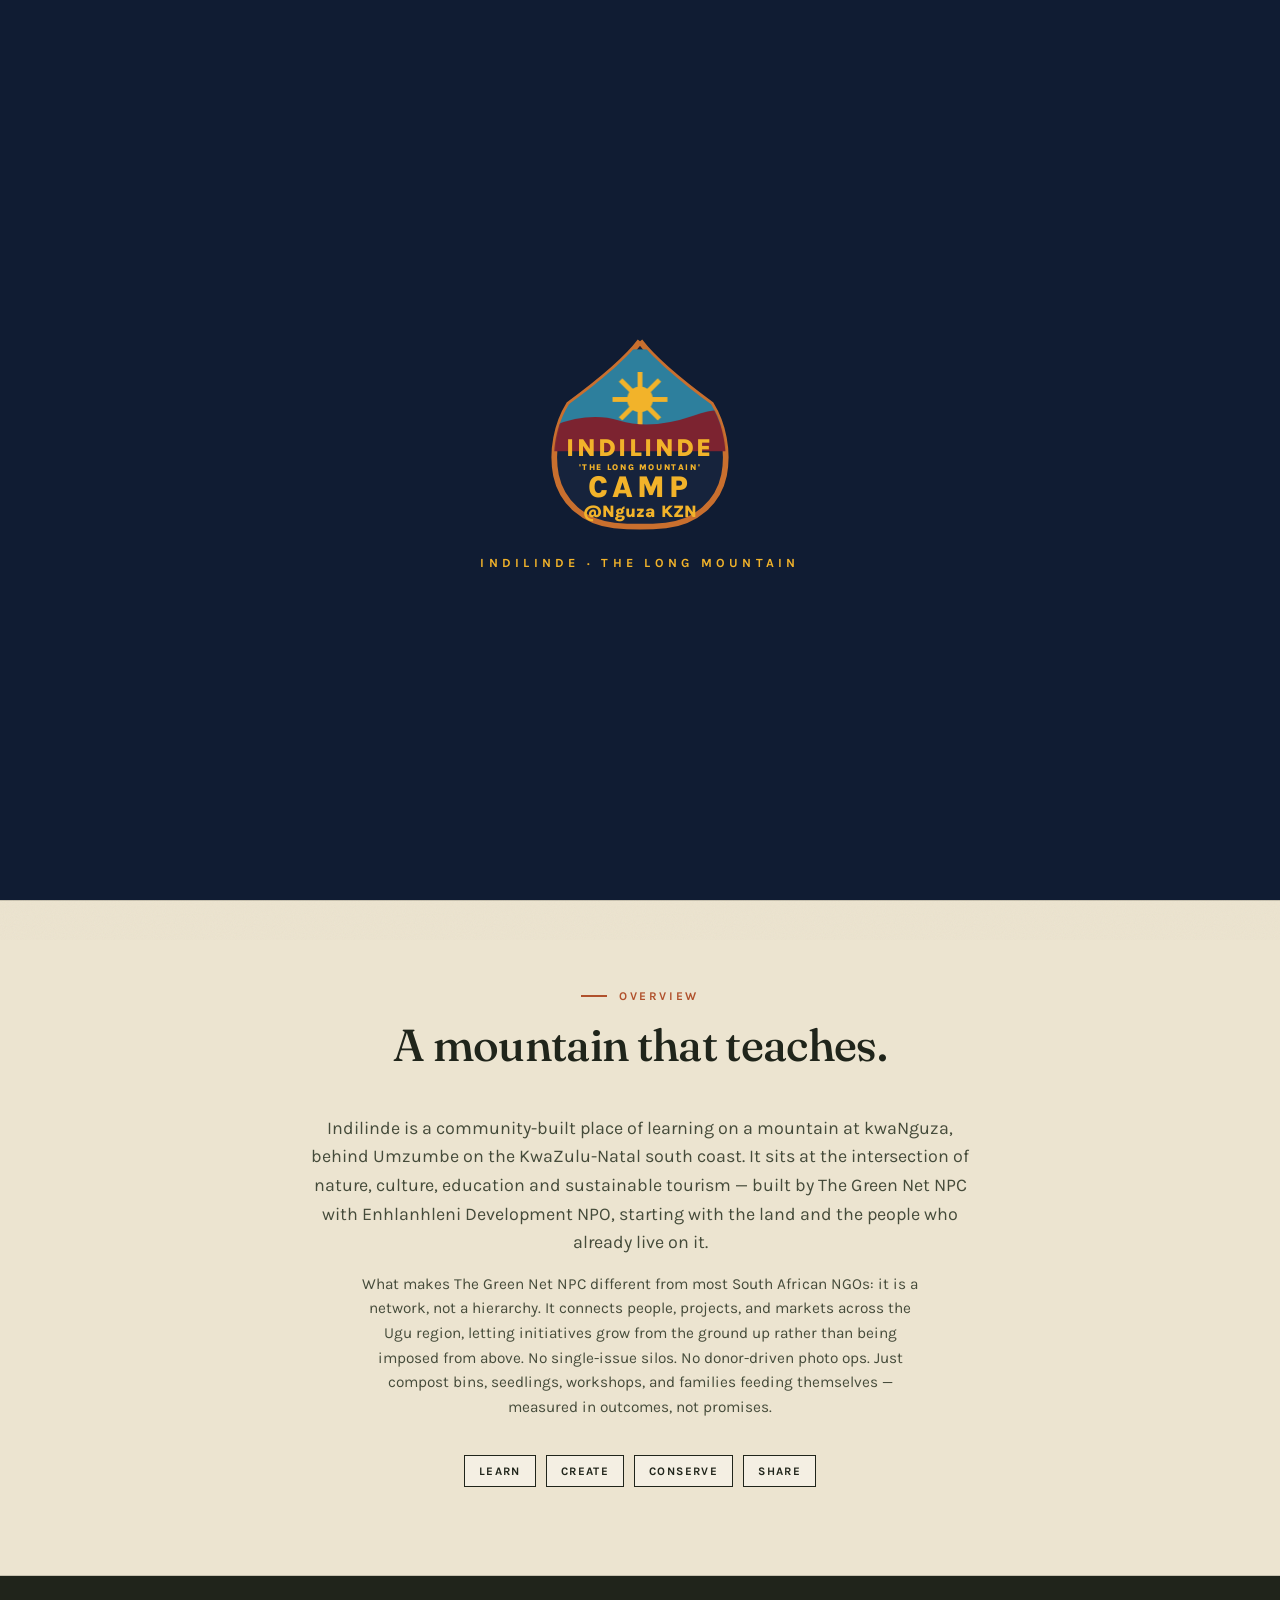
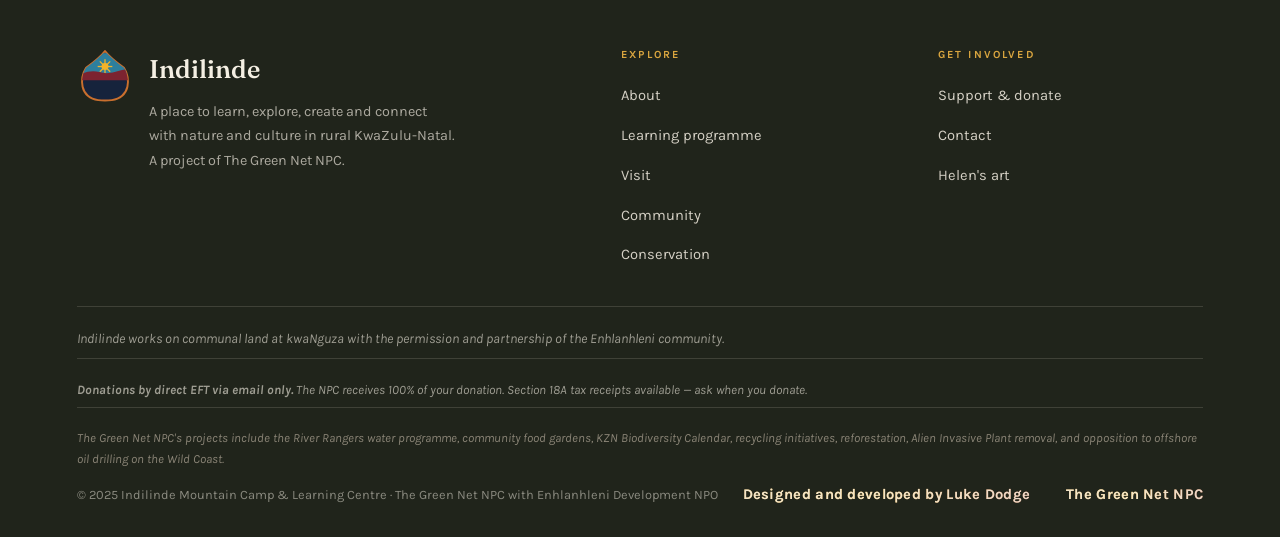
==== index.html @ e4cc4734 "Initial commit: Indilinde multi-page site with projects timeline and gallery" ====
<!DOCTYPE html>
<html lang="en">
<head>
<meta charset="UTF-8">
<meta name="viewport" content="width=device-width, initial-scale=1.0, viewport-fit=cover">
<title>Indilinde Mountain Camp & Learning Centre — kwaNguza, KwaZulu-Natal</title>
<meta name="description" content="A community-built place of learning on a mountain at kwaNguza, Umzumbe, KwaZulu-Natal. A project of The Green Net NPC with Enhlanhleni Development NPO.">
<meta name="referrer" content="strict-origin-when-cross-origin">
<meta name="theme-color" content="#f4efe3">
<meta property="og:title" content="Indilinde Mountain Camp & Learning Centre — kwaNguza, KwaZulu-Natal">
<meta property="og:description" content="A community-built place of learning on a mountain at kwaNguza, Umzumbe, KwaZulu-Natal.">
<meta property="og:type" content="website">
<meta property="og:url" content="https://indilinde.org.za/">
<meta property="og:image" content="https://indilinde.org.za/images/og-image.jpg">
<link rel="icon" href="data:image/svg+xml,%3Csvg xmlns='http://www.w3.org/2000/svg' viewBox='0 0 64 64'%3E%3Crect width='64' height='64' rx='12' fill='%2316233c'/%3E%3Ccircle cx='32' cy='26' r='9' fill='%23f2b32a'/%3E%3Cpath d='M8 44q12 -8 24 -2t24 2v12H8z' fill='%237c2330'/%3E%3Cpath d='M6 34 L32 8 58 34' fill='none' stroke='%23c96f2e' stroke-width='4'/%3E%3C/svg%3E">
<link rel="preconnect" href="https://fonts.googleapis.com">
<link rel="preconnect" href="https://fonts.gstatic.com" crossorigin>
<link href="https://fonts.googleapis.com/css2?family=Fraunces:ital,opsz,wght@0,9..144,300..700;1,9..144,300..700&family=Karla:ital,wght@0,200..800;1,200..800&display=swap" rel="stylesheet">
<link rel="stylesheet" href="css/main.css">
<script type="application/ld+json">
{
  "@context": "https://schema.org",
  "@type": "Organization",
  "name": "Indilinde Mountain Camp & Learning Centre",
  "description": "A community-built place of learning on a mountain at kwaNguza, Umzumbe, KwaZulu-Natal.",
  "url": "https://indilinde.org.za/",
  "address": {
    "@type": "PostalAddress",
    "addressLocality": "Umzumbe",
    "addressRegion": "KwaZulu-Natal",
    "addressCountry": "ZA"
  }
}
</script>
</head>
<body data-page="home">

<div class="loader" id="loader" role="status" aria-label="Loading Indilinde">
  <div class="loader-inner">
    <svg class="loader-logo" viewBox="0 0 260 260" aria-hidden="true"><use href="#logoMark"/></svg>
    <p class="loader-word">Indilinde &middot; The Long Mountain</p>
  </div>
</div>

<a class="skip" href="#main" id="skipLink">Skip to content</a>
<div class="grain" aria-hidden="true"></div>

<svg class="sprite" aria-hidden="true" xmlns="http://www.w3.org/2000/svg"><defs>
<clipPath id="lgClip"><path d="M130 14 C112 38 72 70 42 92 C27 116 20 150 26 180 C33 213 60 238 98 242 C119 244 141 244 162 242 C200 238 227 213 234 180 C240 150 233 116 218 92 C188 70 148 38 130 14 Z"/></clipPath>
<symbol id="logoMark" viewBox="0 0 260 260"><path class="lg-shape" d="M130 14 C112 38 72 70 42 92 C27 116 20 150 26 180 C33 213 60 238 98 242 C119 244 141 244 162 242 C200 238 227 213 234 180 C240 150 233 116 218 92 C188 70 148 38 130 14 Z"/><g clip-path="url(#lgClip)"><rect x="14" y="24" width="232" height="96" fill="#2d7f9d"/><g transform="translate(130 86)"><g class="lg-sun"><g class="lg-rays" fill="#f2b32a"><rect x="-3" y="-34" width="6" height="68"/><rect x="-3" y="-34" width="6" height="68" transform="rotate(45)"/><rect x="-3" y="-34" width="6" height="68" transform="rotate(90)"/><rect x="-3" y="-34" width="6" height="68" transform="rotate(135)"/></g><circle r="16" fill="#f2b32a"/></g></g><path d="M14 122 Q64 100 104 112 T196 106 T246 118 L246 150 14 150 Z" fill="#7c2330"/></g><text class="lg-txt lg-t1" x="130" y="156">INDILINDE</text><text class="lg-txt lg-t2" x="130" y="173">'THE LONG MOUNTAIN'</text><text class="lg-txt lg-t3" x="130" y="207">CAMP</text><text class="lg-txt lg-t4" x="130" y="231">@Nguza KZN</text></symbol>
<symbol id="logoMini" viewBox="0 0 260 260"><path d="M130 14 C112 38 72 70 42 92 C27 116 20 150 26 180 C33 213 60 238 98 242 C119 244 141 244 162 242 C200 238 227 213 234 180 C240 150 233 116 218 92 C188 70 148 38 130 14 Z" fill="#16233c" stroke="#c96f2e" stroke-width="9" stroke-linejoin="round"/><g clip-path="url(#lgClip)"><rect x="14" y="24" width="232" height="96" fill="#2d7f9d"/><g transform="translate(130 86)"><g fill="#f2b32a"><rect x="-3" y="-34" width="6" height="68"/><rect x="-3" y="-34" width="6" height="68" transform="rotate(45)"/><rect x="-3" y="-34" width="6" height="68" transform="rotate(90)"/><rect x="-3" y="-34" width="6" height="68" transform="rotate(135)"/></g><circle r="16" fill="#f2b32a"/></g><path d="M14 122 Q64 100 104 112 T196 106 T246 118 L246 150 14 150 Z" fill="#7c2330"/></g></symbol>
<symbol id="i-menu" viewBox="0 0 24 24"><path d="M3 6h18M3 12h18M3 18h18"/></symbol>
<symbol id="i-x" viewBox="0 0 24 24"><path d="M5 5l14 14M19 5L5 19"/></symbol>
<symbol id="i-plus" viewBox="0 0 24 24"><path d="M12 5v14M5 12h14"/></symbol>
<symbol id="i-minus" viewBox="0 0 24 24"><path d="M5 12h14"/></symbol>
<symbol id="i-reset" viewBox="0 0 24 24"><path d="M3 12a9 9 0 1 0 2.6-6.4L3 8"/><path d="M3 3v5h5"/></symbol>
<symbol id="i-sun" viewBox="0 0 24 24"><circle cx="12" cy="12" r="4"/><path d="M12 2v2M12 20v2M2 12h2M20 12h2M4.9 4.9l1.4 1.4M17.7 17.7l1.4 1.4M19.1 4.9l-1.4 1.4M6.3 17.7l-1.4 1.4"/></symbol>
<symbol id="i-flag" viewBox="0 0 24 24"><path d="M5 21V4"/><path d="M5 4h11l-2.5 3.5L16 11H5"/></symbol>
<symbol id="i-out" viewBox="0 0 24 24"><path d="M7 17L17 7M8 7h9v9"/></symbol>
<symbol id="i-mail" viewBox="0 0 24 24"><rect x="3" y="5" width="18" height="14"/><path d="M3 7l9 6 9-6"/></symbol>
<symbol id="i-phone" viewBox="0 0 24 24"><path d="M6 3h3l1.5 4.5-2 1.5a12.5 12.5 0 0 0 6.5 6.5l1.5-2L21 15v3a2 2 0 0 1-2.2 2A17 17 0 0 1 4 6.2 2 2 0 0 1 6 4z"/></symbol>
<symbol id="i-ext" viewBox="0 0 24 24"><path d="M14 4h6v6M20 4L10 14"/><path d="M18 13v7H4V6h7"/></symbol>
<symbol id="i-pin" viewBox="0 0 24 24"><path d="M12 21s-7-6-7-11a7 7 0 0 1 14 0c0 5-7 11-7 11z"/><circle cx="12" cy="10" r="2.5"/></symbol>
<symbol id="i-copy" viewBox="0 0 24 24"><rect x="9" y="9" width="11" height="11"/><path d="M5 15V4h11"/></symbol>
<symbol id="i-check" viewBox="0 0 24 24"><path d="M4 12l5 5L20 7"/></symbol>
<symbol id="i-cap" viewBox="0 0 24 24"><path d="M2 9l10-4 10 4-10 4z"/><path d="M6 11v4c0 1.5 2.7 3 6 3s6-1.5 6-3v-4"/><path d="M22 9v5"/></symbol>
<symbol id="i-hammer" viewBox="0 0 24 24"><path d="M14 5l6 6"/><path d="M15.5 2.5L21.5 8.5 19 11l-6-6z"/><path d="M12 8L3 17l2 2 9-9"/></symbol>
<symbol id="i-users" viewBox="0 0 24 24"><circle cx="9" cy="8" r="3.5"/><path d="M2.5 20c0-3.6 2.9-6 6.5-6s6.5 2.4 6.5 6"/><path d="M16 3.6a3.5 3.5 0 0 1 0 6.8M17.5 14.4c2.4.7 4 2.7 4 5.6"/></symbol>
<symbol id="i-leaf" viewBox="0 0 24 24"><path d="M20 4C11 4 4 11 4 20c9 0 16-7 16-16z"/><path d="M6 18C9 13 13 9 18 6"/></symbol>
<symbol id="i-tent" viewBox="0 0 24 24"><path d="M12 4L2 20h20L12 4z"/><path d="M12 12l-4.5 8h9L12 12z"/></symbol>
<symbol id="i-sprout" viewBox="0 0 24 24"><path d="M12 21v-7"/><path d="M12 14c0-4 3-7 8-7 0 4-3 7-8 7z"/><path d="M12 14c0-3-2.5-5-6-5 0 3 2.5 5 6 5z"/></symbol>
<symbol id="i-bird" viewBox="0 0 24 24"><path d="M3 7c4 3 7 3 9 1 1 4-1 8-5 10 0-3-2-5-4-6 3 0 5-1 6-2-2 0-4-1-6-3z"/></symbol>
<symbol id="i-tax" viewBox="0 0 24 24"><rect x="4" y="3" width="16" height="18"/><path d="M8 8h8M8 12h8M8 16h5"/></symbol>
<symbol id="i-send" viewBox="0 0 24 24"><path d="M22 2L11 13"/><path d="M22 2l-7 20-4-9-9-4z"/></symbol>
<g id="cloudG"><ellipse cx="0" cy="0" rx="36" ry="12" fill="#fff" opacity=".95"/><ellipse cx="-22" cy="4" rx="20" ry="9" fill="#fff" opacity=".9"/><ellipse cx="20" cy="3" rx="25" ry="10" fill="#fff" opacity=".9"/></g>
<g id="birdG"><path d="M-6 0q3 -5 6 0q3 -5 6 0" stroke="#2a2f24" fill="none" stroke-width="1.6" stroke-linecap="round"/></g>
<g id="treeR"><path d="M-1.5 0h3l-1 -12h-1z" class="c-trunk"/><circle cx="0" cy="-17" r="8" class="c-fol2"/><circle cx="-5" cy="-13" r="5" class="c-fol3"/></g>
<g id="treeA"><path d="M-2 0L-.5 -13h1L2 0z" class="c-trunk"/><path d="M0 -13l-8 -4M0 -13l8 -4M0 -13v-6" class="c-trunk" fill="none" stroke-width="1.4"/><ellipse cx="0" cy="-22" rx="16" ry="4.6" class="c-fol2"/><ellipse cx="0" cy="-19" rx="11" ry="3.4" class="c-fol3"/></g>
<g id="aloe"><path d="M-4 0l4 -9 4 9z" fill="#40795d"/><path d="M-.8 -9v-5h1.6v5z" fill="#5f8f5a"/><circle cx="0" cy="-15.5" r="2" fill="#c2571f"/></g>
<g id="maize"><path d="M0 0L-2 -7 0 -11 2 -7z" class="c-fol3"/></g>
<g id="person"><circle cx="0" cy="-30" r="5.2" fill="#8a5a3b"/><path d="M-5.2 -30a5.2 5.2 0 0 1 10.4 0" fill="#1d150e"/><rect x="-4" y="-25" width="8" height="16" rx="3" fill="currentColor"/><rect x="-3.6" y="-9" width="2.8" height="9" fill="#39414f"/><rect x=".8" y="-9" width="2.8" height="9" fill="#39414f"/></g>
<g id="personB"><use href="#person" transform="rotate(38 0 -4)"/></g>
<g id="rondavel"><rect x="-13" y="-15" width="26" height="15" fill="#d8c096"/><path d="M-17 -14L0 -33 17 -14z" fill="#a67c3e"/><rect x="-3" y="-8" width="6" height="8" fill="#3a2c1c"/></g>
<g id="beehive"><path d="M-11 0a11 11 0 0 1 22 0z" fill="#b0914f"/><path d="M-6 -8.5a6 6 0 0 1 12 0" fill="#a67c3e" opacity=".5"/><rect x="-2.6" y="-5.5" width="5.2" height="5.5" fill="#3a2c1c"/></g>
<g id="tentS"><path d="M-11 0L0 -14 11 0z" fill="#55704d"/><path d="M-4 0L0 -7 4 0z" fill="#2f3f2b"/></g>
<g id="solarP"><path d="M-8 -7L8 -7 5 3 -5 3z" fill="#24344f" stroke="#9aa3a8" stroke-width=".9"/><path d="M-4 -2h9M-6 -4.5h12" stroke="#3d5a80" stroke-width=".8"/><path d="M-4 3v4M4 3v4" stroke="#6d675c" stroke-width="1.3"/></g>
<g id="tankS"><rect x="-6" y="-15" width="12" height="10" rx="1" fill="#9aa3a8"/><path d="M-6 -15l6 -3 6 3z" fill="#7d868b"/><path d="M-4.5 -5l-1.5 5M4.5 -5l1.5 5M0 -5v5" stroke="#6d675c" stroke-width="1.3"/></g>
<g id="bakkieS"><rect x="-16" y="-8" width="17" height="8" fill="#3c5a31"/><rect x="-16" y="-9.4" width="17" height="1.6" fill="#2c4425"/><path d="M2 -10h7l5 5v5H2z" fill="#3c5a31"/><path d="M4 -9h4.4l3.2 4H4z" fill="#45565f"/><rect x="14" y="-6" width="7" height="6" fill="#3c5a31"/><circle cx="-9" cy="0" r="3.6" fill="#191b1d"/><circle cx="-9" cy="0" r="1.4" fill="#8d9298"/><circle cx="12" cy="0" r="3.6" fill="#191b1d"/><circle cx="12" cy="0" r="1.4" fill="#8d9298"/></g>
<g id="tractorS"><circle cx="-8" cy="-4.5" r="6" fill="#191b1d"/><circle cx="-8" cy="-4.5" r="2.6" fill="#d9a53f"/><circle cx="10" cy="-2.6" r="3.6" fill="#191b1d"/><circle cx="10" cy="-2.6" r="1.4" fill="#8d9298"/><rect x="-6" y="-10" width="11" height="6" fill="#3c5a31"/><rect x="-6" y="-13" width="3" height="4" fill="#23282c"/><rect x="3.6" y="-13.6" width="1.6" height="4.4" fill="#23282c"/><rect x="5" y="-7.6" width="8" height="4.4" fill="#3c5a31"/></g>
<g id="trailerS"><rect x="-9" y="-9" width="18" height="6" fill="#4a4f46"/><rect x="-9" y="-3.4" width="18" height="2" fill="#23282c"/><rect x="-7" y="-12" width="5" height="3" fill="#4a7031"/><rect x="-1" y="-13" width="5" height="4" fill="#4a7031"/><rect x="4.4" y="-11.6" width="4" height="2.6" fill="#4a7031"/><circle cx="-5" cy="0" r="2.6" fill="#191b1d"/><circle cx="5" cy="0" r="2.6" fill="#191b1d"/></g>
<g id="planboardS"><path d="M-7 0L-4 -18M7 0L4 -18" stroke="#6b4a2f" stroke-width="1.6"/><rect x="-12" y="-30" width="24" height="13" fill="#f6f1e2" stroke="#6b4a2f" stroke-width="1" transform="rotate(-4)"/><path d="M-7 -20h14M-7 -22.5h9" stroke="#b0512c" stroke-width=".9" transform="rotate(-4)"/><circle cx="-3" cy="-26" r="1.6" fill="none" stroke="#2f3a2c" stroke-width=".8"/><circle cx="3" cy="-25" r="1.6" fill="none" stroke="#2f3a2c" stroke-width=".8"/></g>
<g id="shelterS"><path d="M-14 -13L0 -21 14 -13z" fill="#a67c3e"/><rect x="-12" y="-13" width="2.4" height="13" fill="#6b4a2f"/><rect x="9.6" y="-13" width="2.4" height="13" fill="#6b4a2f"/><rect x="-12" y="-1.6" width="24" height="1.6" fill="#8a6b43"/></g>
<g id="rotorS"><rect x="-1" y="-9" width="2" height="9" fill="#d8d3c0"/><rect x="-1" y="-9" width="2" height="9" fill="#d8d3c0" transform="rotate(90)"/><rect x="-1" y="-9" width="2" height="9" fill="#d8d3c0" transform="rotate(180)"/><rect x="-1" y="-9" width="2" height="9" fill="#d8d3c0" transform="rotate(270)"/><circle r="1.6" fill="#7d868b"/></g>
<g id="signS"><rect x="-1.4" y="-16" width="2.8" height="16" fill="#6b4a2f"/><rect x="-7" y="-19" width="16" height="6" fill="#8a6b43" transform="rotate(-4)"/></g>
<g id="ablutionS"><rect x="-11" y="-12" width="22" height="12" fill="#b7b1a2"/><rect x="-12" y="-13.6" width="24" height="2.6" fill="#6d675c"/><rect x="-2.4" y="-8" width="4.8" height="8" fill="#3a2c1c"/><path d="M14 0l6 -9 6 9z" fill="#c2a878"/></g>
<g id="bedS"><rect x="-22" y="-5" width="44" height="5" fill="#6b4a2f"/><rect x="-20" y="-4" width="40" height="3" class="c-soil"/><circle cx="-13" cy="-5.6" r="1.7" fill="currentColor"/><circle cx="-4" cy="-5.6" r="1.7" fill="currentColor"/><circle cx="5" cy="-5.6" r="1.7" fill="currentColor"/><circle cx="14" cy="-5.6" r="1.7" fill="currentColor"/></g>
<g id="tunnelS"><path d="M-15 0a15 11 0 0 1 30 0z" fill="#e8e4d4" opacity=".55" stroke="#8d8676" stroke-width="1.3"/><circle cx="-6" cy="-2" r="1.8" class="c-fol3"/><circle cx="1" cy="-3.4" r="1.8" class="c-fol3"/><circle cx="8" cy="-2" r="1.8" class="c-fol3"/></g>
<g id="summitS"><ellipse cx="0" cy="-2" rx="7" ry="2.6" fill="#7d766a"/><ellipse cx="0" cy="-6" rx="5" ry="2.2" fill="#8d8676"/><ellipse cx="0" cy="-9.4" rx="3.2" ry="1.8" fill="#7d766a"/><path d="M6 -2V-24" stroke="#6b4a2f" stroke-width="1.8"/><path d="M6 -24l10 3.4-10 3.4z" fill="#b0512c"/></g>
<g id="windmillS"><path d="M-6 0L-1.6 -34h3.2L6 0z" fill="#7d868b"/><path d="M-4.4 -10h8.8M-3.4 -20h6.8" stroke="#6d675c" stroke-width="1.2"/><path d="M1.6 -34l9 -4.4v8.8z" fill="#b0512c"/><g transform="translate(0 -34)"><use href="#rotorS" class="spinw" transform="scale(1.15)"/></g></g>
</defs></svg>

<header class="nav" id="nav">
  <a class="brand" href="index.html">
    <svg class="brand-mark" viewBox="0 0 260 260" aria-hidden="true"><use href="#logoMini"/></svg>
    <span class="brand-txt"><b>Indilinde</b><span>Mountain Camp &amp; Learning Centre</span></span>
  </a>
  <ul class="nav-links">
    <li><a href="index.html" class="active">Home</a></li>
    <li><a href="about.html">About</a></li>
    <li><a href="learn.html">Learn</a></li>
    <li><a href="visit.html">Visit</a></li>
    <li><a href="community.html">Community</a></li>
    <li><a href="conservation.html">Conservation</a></li>
    <li><a href="support.html">Support</a></li>
    <li><a href="contact.html">Contact</a></li>
  </ul>
  <div class="nav-cta">
    <a class="btn clay small" href="contact.html" data-topic="Booking a visit, workshop or camp">Plan a visit</a>
    <button class="icon-btn burger" id="menuBtn" aria-label="Open menu"><svg class="ic"><use href="#i-menu"/></svg></button>
  </div>
</header>

<div class="menu" id="menu" aria-hidden="true">
  <div class="menu-top">
    <a class="brand" href="index.html">
      <svg class="brand-mark" viewBox="0 0 260 260" aria-hidden="true"><use href="#logoMini"/></svg>
      <span class="brand-txt"><b>Indilinde</b><span>Mountain Camp &amp; Learning Centre</span></span>
    </a>
    <button class="icon-btn" id="menuClose" aria-label="Close menu"><svg class="ic"><use href="#i-x"/></svg></button>
  </div>
  <nav>
    <a href="index.html" class="active"><i>00</i> Home</a>
    <a href="about.html"><i>01</i> About</a>
    <a href="learn.html"><i>02</i> Learn</a>
    <a href="visit.html"><i>03</i> Visit</a>
    <a href="community.html"><i>04</i> Community</a>
    <a href="conservation.html"><i>05</i> Conservation</a>
    <a href="support.html"><i>06</i> Support us</a>
    <a href="contact.html"><i>07</i> Contact</a>
  </nav>
  <p class="menu-foot">kwaNguza · Umzumbe · KwaZulu-Natal · A project of The Green Net NPC</p>
</div>
<div class="menu-backdrop" id="menuBackdrop"></div>

<main id="main">

<section class="hero" id="top">
  <div class="hero-grid">
    <div class="hero-panel">
      <div class="hero-copy">
        <p class="overline">kwaNguza · Umzumbe · KwaZulu-Natal</p>
        <h1>Indilinde</h1>
        <p class="h-sub">Mountain Camp &amp; Learning Centre</p>
        <p class="h-tag">Learn<em>·</em>Create<em>·</em>Conserve<em>·</em>Share</p>
        <p class="h-p">A community-built place of learning in the mountains of rural KwaZulu-Natal, where nature, culture, education and sustainable tourism are growing up together.</p>
        <p class="h-partner">A project of <b>The Green Net NPC</b> · With Enhlanhleni Development NPO</p>
        <div class="hero-cta">
          <button class="btn solid" id="tourCta"><svg class="ic"><use href="#i-flag"/></svg> <span id="tourCtaLabel">Take the site tour</span></button>
          <a class="btn ghost" href="contact.html" data-topic="Booking a visit, workshop or camp">Plan a visit <svg class="ic"><use href="#i-out"/></svg></a>
        </div>
      </div>
      <div class="panel-explore">
        <p class="explore-label">Explore the site picture</p>
        <div class="chips" id="chips">
          <button class="chip tourchip" id="tourChip"><svg class="ic"><use href="#i-flag"/></svg> Site tour</button>
        </div>
        <div class="legend-mini">
          <span><i class="dot now"></i>Underway</span>
          <span><i class="dot growing"></i>Growing</span>
          <span><i class="dot planned"></i>Planned</span>
        </div>
      </div>
    </div>

    <div class="hero-mob" id="siteCarousel" role="region" aria-roledescription="carousel" aria-label="Explore the Indilinde site, swipe to see each part">
      <div class="mc-track" id="mcTrack">
        <figure class="mc-slide">
          <svg viewBox="0 0 400 300" aria-hidden="true">
            <rect width="400" height="300" class="c-sky"/>
            <g transform="translate(200 44) scale(.9)"><use href="#cloudG" class="cloud" style="--cd:130s;animation-delay:-30s"/></g>
            <path d="M0 176 Q90 150 180 164 T400 158 V300 H0z" class="c-hillA"/>
            <path d="M0 208 Q120 196 240 206 T400 202 V300 H0z" class="c-land1"/>
            <path d="M0 258 Q140 248 400 254 V300 H0z" class="c-land2"/>
            <path d="M10 296 C80 276 140 248 186 214" fill="none" class="c-roadbed" stroke-width="11"/>
            <path d="M10 296 C80 276 140 248 186 214" fill="none" class="c-road" stroke-width="3" stroke-dasharray="1 12" stroke-linecap="round"/>
            <ellipse cx="258" cy="204" rx="104" ry="17" class="c-pad"/>
            <use href="#signS" transform="translate(150 208) scale(1.3)"/>
            <use href="#bakkieS" transform="translate(228 186) scale(1.35)"/>
            <use href="#tractorS" transform="translate(292 208) scale(1.2)"/>
            <use href="#trailerS" transform="translate(330 208) scale(1.2)"/>
            <use href="#treeA" transform="translate(52 236) scale(1.5)"/>
          </svg>
          <figcaption class="mc-cap"><span class="pill now">Underway</span><b>Entrance &amp; parking</b><p>About 600 m of road ends here. The bakkie and tractor park at the entrance; the rest is on foot.</p></figcaption>
        </figure>
        <figure class="mc-slide">
          <svg viewBox="0 0 400 300" aria-hidden="true">
            <rect width="400" height="300" class="c-sky"/>
            <g transform="translate(120 48) scale(.8)"><use href="#cloudG" class="cloud" style="--cd:120s;animation-delay:-70s"/></g>
            <path d="M0 182 Q100 158 200 170 T400 164 V300 H0z" class="c-hillA"/>
            <path d="M0 216 Q140 204 400 212 V300 H0z" class="c-land1"/>
            <ellipse cx="200" cy="220" rx="160" ry="24" class="c-pad" opacity=".6"/>
            <use href="#ablutionS" transform="translate(116 216) scale(1.4)"/>
            <use href="#solarP" transform="translate(196 224) scale(1.25)"/>
            <use href="#solarP" transform="translate(222 230) scale(1.25)"/>
            <use href="#solarP" transform="translate(248 236) scale(1.25)"/>
            <use href="#tankS" transform="translate(302 216) scale(1.2)"/>
            <use href="#person" transform="translate(74 218) scale(1.15)" color="#b0512c"/>
          </svg>
          <figcaption class="mc-cap"><span class="pill now">Underway</span><b>First buildings &amp; solar</b><p>The ablution block is going up, with solar panels and a water tank beside it.</p></figcaption>
        </figure>
        <figure class="mc-slide">
          <svg viewBox="0 0 400 300" aria-hidden="true">
            <rect width="400" height="300" class="c-sky"/>
            <path d="M0 178 Q120 154 240 168 T400 160 V300 H0z" class="c-hillA"/>
            <path d="M0 210 Q140 200 400 208 V300 H0z" class="c-land1"/>
            <ellipse cx="200" cy="234" rx="170" ry="28" class="c-pad" opacity=".5"/>
            <use href="#tentS" transform="translate(148 224) scale(1.4)"/>
            <use href="#tentS" transform="translate(212 236) scale(1.25)"/>
            <circle cx="270" cy="246" r="17" fill="none" stroke="#8d8676" stroke-width="4" stroke-dasharray="4 4"/>
            <use href="#person" transform="translate(112 240) scale(1.15)" color="#3c5a31"/>
          </svg>
          <figcaption class="mc-cap"><span class="pill growing">Growing</span><b>Camping lawns</b><p>Level grass for tents and a boma circle for evening fires, opening once the ablutions are done.</p></figcaption>
        </figure>
        <figure class="mc-slide">
          <svg viewBox="0 0 400 300" aria-hidden="true">
            <rect width="400" height="300" class="c-sky"/>
            <path d="M0 180 Q110 156 220 168 T400 162 V300 H0z" class="c-hillA"/>
            <path d="M0 212 Q140 202 400 210 V300 H0z" class="c-land1"/>
            <ellipse cx="210" cy="216" rx="170" ry="28" class="c-pad" opacity=".5"/>
            <use href="#rondavel" transform="translate(148 212) scale(1.5)"/>
            <use href="#rondavel" transform="translate(224 220) scale(1.35)"/>
            <use href="#beehive" transform="translate(286 202) scale(1.3)"/>
            <use href="#planboardS" transform="translate(334 218) scale(1.3)"/>
            <ellipse cx="96" cy="238" rx="20" ry="8" fill="none" stroke="#b0512c" stroke-width="1.6"/>
            <path d="M76 238v-8M116 238v-8M96 230v-6M96 246v-6" stroke="#8a6b43" stroke-width="2"/>
            <use href="#person" transform="translate(60 240) scale(1.2)" color="#b0512c"/>
            <use href="#person" transform="translate(120 246) scale(1.1)" color="#3c5a31"/>
          </svg>
          <figcaption class="mc-cap"><span class="pill planned">Planned</span><b>Learning rondavels</b><p>Rondavels and a beehive hut, built the traditional way as training, then used as classrooms.</p></figcaption>
        </figure>
        <figure class="mc-slide">
          <svg viewBox="0 0 400 300" aria-hidden="true">
            <rect width="400" height="300" class="c-sky"/>
            <path d="M0 176 Q120 152 240 166 T400 158 V300 H0z" class="c-hillA"/>
            <path d="M0 210 Q140 200 400 208 V300 H0z" class="c-land1"/>
            <ellipse cx="200" cy="236" rx="180" ry="30" class="c-pad" opacity=".35"/>
            <use href="#windmillS" transform="translate(42 208) scale(1.05)"/>
            <use href="#tankS" transform="translate(78 234) scale(.9)"/>
            <use href="#bedS" transform="translate(132 222) scale(1.25)" color="#7f9a3e"/>
            <use href="#bedS" transform="translate(222 240) scale(1.25)" color="#55863a"/>
            <use href="#maize" transform="translate(64 248) scale(1.3)"/><use href="#maize" transform="translate(88 254) scale(1.2)"/><use href="#maize" transform="translate(112 258) scale(1.3)"/><use href="#maize" transform="translate(136 254) scale(1.2)"/>
            <use href="#tunnelS" transform="translate(300 234) scale(1.5)"/>
            <use href="#personB" transform="translate(172 228) scale(1.25)" color="#3c5a31"/>
            <use href="#person" transform="translate(254 250) scale(1.15)" color="#c98e3a"/>
          </svg>
          <figcaption class="mc-cap"><span class="pill growing">Growing</span><b>Growing area</b><p>First beds, maize and a shade tunnel are in the ground, watered by a windmill, tended by residents.</p></figcaption>
        </figure>
        <figure class="mc-slide">
          <svg viewBox="0 0 400 300" aria-hidden="true">
            <rect width="400" height="300" class="c-sky"/>
            <circle cx="58" cy="52" r="20" class="c-sun"/>
            <path d="M0 190 Q100 168 200 178 T400 172 V300 H0z" class="c-hillA"/>
            <path d="M60 264 L200 62 340 264z" class="c-hillB"/>
            <path d="M200 62 C190 122 214 172 198 228" fill="none" class="c-road" stroke-width="2.2" stroke-dasharray="1 10" stroke-linecap="round"/>
            <use href="#summitS" transform="translate(200 60) scale(1.4)"/>
            <use href="#person" transform="translate(205 152) scale(.55)" color="#4a6a8a"/>
            <path d="M0 272 Q120 262 400 270 V300 H0z" class="c-land2"/>
            <use href="#treeR" transform="translate(66 278) scale(1.3)"/>
            <use href="#treeR" transform="translate(330 276) scale(1.2)"/>
          </svg>
          <figcaption class="mc-cap"><span class="pill growing">Growing</span><b>Summit &amp; forest</b><p>Guided walks climb to the flag on the top, past forest patches that stay protected.</p></figcaption>
        </figure>
      </div>
      <div class="mc-dots" id="mcDots" aria-label="Slide navigation"></div>
    </div>

    <div class="hero-stage" id="stage">
      <div class="stage-view" id="stageView" role="group" aria-label="Illustrated panorama of the Indilinde site. Drag to explore.">
        <div class="stage-mover" id="stageMover">
          <div class="stage-inner" id="stageInner">
            <svg class="scene" viewBox="0 0 1600 900" preserveAspectRatio="xMidYMid meet" aria-hidden="true">
              <rect width="1600" height="900" class="c-sky"/>
              <rect y="430" width="1600" height="130" class="c-sky2"/>
              <g id="sunG"><circle r="84" class="c-sunglow"/><circle r="40" class="c-sun"/></g>
              <g transform="translate(0 110)"><use href="#cloudG" class="cloud" style="--cd:120s"/></g>
              <g transform="translate(0 190) scale(.8)"><use href="#cloudG" class="cloud" style="--cd:95s;animation-delay:-40s"/></g>
              <g transform="translate(0 150) scale(1.15)"><use href="#cloudG" class="cloud" style="--cd:150s;animation-delay:-80s"/></g>
              <g transform="translate(0 250) scale(.65)"><use href="#cloudG" class="cloud" style="--cd:105s;animation-delay:-20s"/></g>
              <g transform="translate(0 70)"><use href="#birdG" class="bird" style="--bd:46s"/></g>
              <g transform="translate(0 130) scale(.9)"><use href="#birdG" class="bird" style="--bd:52s;animation-delay:-18s"/></g>
              <path d="M0 520 Q160 462 340 492 T700 478 T1060 496 T1400 480 L1600 500 V900 H0z" class="c-hillA"/>
              <path d="M940 520 L1130 348 1250 412 1350 366 1520 520z" class="c-hillA"/>
              <path d="M260 545 L520 205 660 340 780 305 960 545z" class="c-hillB"/>
              <path d="M470 300 L520 232 570 300 540 318 505 312z" fill="#8aa686" opacity=".5"/>
              <path d="M0 565 Q220 548 460 572 T980 588 T1600 572 V900 H0z" class="c-land1"/>
              <path d="M0 770 Q300 745 640 762 T1600 752 V900 H0z" class="c-land2"/>
              <path d="M60 838 C180 800 300 760 380 700 430 665 450 655 470 648" fill="none" class="c-roadbed" stroke-width="12" stroke-linecap="round"/>
              <path d="M60 838 C180 800 300 760 380 700 430 665 450 655 470 648" fill="none" class="c-road" stroke-width="3.4" stroke-dasharray="1 13" stroke-linecap="round"/>
              <path d="M470 648 C505 570 545 505 528 440 512 380 522 320 520 262" fill="none" class="c-road" stroke-width="2.6" stroke-dasharray="1 11" stroke-linecap="round"/>
              <ellipse cx="470" cy="650" rx="76" ry="15" class="c-pad"/>
              <use href="#bakkieS" transform="translate(448 634) scale(.9)"/>
              <use href="#tractorS" transform="translate(505 652) scale(.85)"/>
              <use href="#trailerS" transform="translate(528 652) scale(.85)"/>
              <use href="#signS" transform="translate(398 658) scale(1.1)"/>
              <use href="#ablutionS" transform="translate(585 662)"/>
              <use href="#solarP" transform="translate(632 668)"/><use href="#solarP" transform="translate(652 672)"/><use href="#solarP" transform="translate(672 676)"/>
              <g transform="translate(700 662)"><rect x="-4" y="-9" width="8" height="9" fill="#4a4f46"/><rect x="-3" y="-11.4" width="6" height="2.6" fill="#d8d3c0"/></g>
              <ellipse cx="775" cy="700" rx="98" ry="18" class="c-pad" opacity=".55"/>
              <use href="#tentS" transform="translate(748 686)"/>
              <use href="#tentS" transform="translate(800 698) scale(.9)"/>
              <circle cx="776" cy="716" r="12" fill="none" stroke="#8d8676" stroke-width="3" stroke-dasharray="3.4 3.4"/>
              <ellipse cx="930" cy="648" rx="112" ry="20" class="c-pad" opacity=".5"/>
              <use href="#rondavel" transform="translate(893 644)"/>
              <use href="#rondavel" transform="translate(948 652) scale(.92)"/>
              <use href="#beehive" transform="translate(985 636)"/>
              <use href="#planboardS" transform="translate(1006 668)"/>
              <ellipse cx="962" cy="676" rx="16" ry="6" fill="none" stroke="#b0512c" stroke-width="1.6"/>
              <ellipse cx="988" cy="684" rx="12" ry="4.6" fill="none" stroke="#b0512c" stroke-width="1.4"/>
              <use href="#person" transform="translate(1022 668) scale(1.05)" color="#3c5a31"/>
              <use href="#person" transform="translate(946 686) scale(.95)" color="#b0512c"/>
              <ellipse cx="615" cy="742" rx="140" ry="24" class="c-pad" opacity=".4"/>
              <use href="#bedS" transform="translate(560 738)" color="#7f9a3e"/>
              <use href="#bedS" transform="translate(648 748)" color="#55863a"/>
              <use href="#maize" transform="translate(585 762) scale(1.1)"/><use href="#maize" transform="translate(597 764)"/><use href="#maize" transform="translate(621 764)"/><use href="#maize" transform="translate(633 762) scale(1.05)"/>
              <use href="#tunnelS" transform="translate(690 738) scale(1.2)"/>
              <use href="#windmillS" transform="translate(527 742)"/>
              <use href="#tankS" transform="translate(556 756) scale(.8)"/>
              <use href="#personB" transform="translate(620 742) scale(.95)" color="#3c5a31"/>
              <use href="#person" transform="translate(664 752) scale(.9)" color="#c98e3a"/>
              <use href="#shelterS" transform="translate(1090 700)"/>
              <ellipse cx="1210" cy="756" rx="56" ry="13" class="c-water"/>
              <use href="#treeR" transform="translate(1330 620) scale(1.15)"/><use href="#treeR" transform="translate(1362 608)"/><use href="#treeR" transform="translate(1394 622) scale(1.25)"/><use href="#treeR" transform="translate(1428 610) scale(.9)"/><use href="#treeR" transform="translate(1412 642) scale(1.05)"/>
              <use href="#treeA" transform="translate(190 790) scale(1.2)"/><use href="#treeR" transform="translate(300 742) scale(1.1)"/><use href="#treeA" transform="translate(880 700) scale(.95)"/><use href="#treeA" transform="translate(1150 660)"/><use href="#treeR" transform="translate(1240 700) scale(.95)"/>
              <use href="#aloe" transform="translate(432 676)"/><use href="#aloe" transform="translate(548 640) scale(.9)"/><use href="#aloe" transform="translate(1050 690)"/>
              <use href="#person" transform="translate(508 470) scale(.62)" color="#4a6a8a"/>
              <use href="#person" transform="translate(519 356) scale(.52)" color="#b0512c"/>
              <use href="#person" transform="translate(536 268) scale(.6)" color="#c98e3a"/>
              <use href="#summitS" transform="translate(520 226)"/>
              <rect width="1600" height="900" class="c-warm" style="mix-blend-mode:multiply"/>
            </svg>
            <div class="markers" id="markers"></div>
          </div>
        </div>
      </div>
      <aside class="hot-panel" id="hotPanel" aria-live="polite">
        <button class="pclose" id="panelClose" aria-label="Close panel"><svg class="ic"><use href="#i-x"/></svg></button>
        <span class="pill now" id="panelPill">Underway</span>
        <h3 id="panelTitle"></h3>
        <p id="panelText"></p>
      </aside>
      <p class="stage-hint">Drag to explore · Click a marker</p>
      <div class="stage-controls">
        <div class="sunbox">
          <div class="sun-row"><svg class="ic"><use href="#i-sun"/></svg><input id="sunSlider" type="range" min="0" max="100" value="32" aria-label="Move the sun from dawn to dusk"></div>
          <div class="sunlabs"><span>Dawn</span><span>Dusk</span></div>
        </div>
        <div class="zoomers">
          <button class="zbtn" id="zin" aria-label="Zoom in"><svg class="ic"><use href="#i-plus"/></svg></button>
          <button class="zbtn" id="zout" aria-label="Zoom out"><svg class="ic"><use href="#i-minus"/></svg></button>
          <button class="zbtn" id="zreset" aria-label="Reset view"><svg class="ic"><use href="#i-reset"/></svg></button>
        </div>
      </div>
    </div>
  </div>
</section>

<section class="site-summary reveal">
  <div class="wrap">
    <div class="sum-head">
      <p class="overline">Overview</p>
      <h2>A mountain that teaches.</h2>
    </div>
    <p class="sum-lead">Indilinde is a community-built place of learning on a mountain at kwaNguza, behind Umzumbe on the KwaZulu-Natal south coast. It sits at the intersection of nature, culture, education and sustainable tourism — built by The Green Net NPC with Enhlanhleni Development NPO, starting with the land and the people who already live on it.</p>
    <p class="sum-lead" style="margin-top:14px;font-size:clamp(.95rem,1.2vw,1.05rem);color:var(--ink-soft)">What makes The Green Net NPC different from most South African NGOs: it is a network, not a hierarchy. It connects people, projects, and markets across the Ugu region, letting initiatives grow from the ground up rather than being imposed from above. No single-issue silos. No donor-driven photo ops. Just compost bins, seedlings, workshops, and families feeding themselves — measured in outcomes, not promises.</p>
    <div class="sum-pills">
      <span class="sum-pill">Learn</span>
      <span class="sum-pill">Create</span>
      <span class="sum-pill">Conserve</span>
      <span class="sum-pill">Share</span>
    </div>
  </div>
</section>

</main>

<footer class="foot">
  <div class="foot-grid">
    <div class="foot-brand">
      <svg class="foot-mark" viewBox="0 0 260 260" aria-hidden="true"><use href="#logoMini"/></svg>
      <div>
        <b>Indilinde</b>
        <p>A place to learn, explore, create and connect with nature and culture in rural KwaZulu-Natal. A project of The Green Net NPC.</p>
      </div>
    </div>
    <div>
      <h4>Explore</h4>
      <ul>
        <li><a href="about.html">About</a></li>
        <li><a href="learn.html">Learning programme</a></li>
        <li><a href="visit.html">Visit</a></li>
        <li><a href="community.html">Community</a></li>
        <li><a href="conservation.html">Conservation</a></li>
      </ul>
    </div>
    <div>
      <h4>Get involved</h4>
      <ul>
        <li><a href="support.html">Support &amp; donate</a></li>
        <li><a href="contact.html">Contact</a></li>
        <li><a href="https://helendodge.co.za" target="_blank" rel="noopener noreferrer">Helen's art</a></li>
      </ul>
    </div>
  </div>
  <p class="foot-ack">Indilinde works on communal land at kwaNguza with the permission and partnership of the Enhlanhleni community.</p>
  <p class="foot-ack" style="margin-top:8px;font-size:.8rem"><b>Donations by direct EFT via email only.</b> The NPC receives 100% of your donation. Section 18A tax receipts available — ask when you donate.</p>
  <p class="foot-ack" style="margin-top:6px;font-size:.78rem;color:var(--stone)">The Green Net NPC's projects include the River Rangers water programme, community food gardens, KZN Biodiversity Calendar, recycling initiatives, reforestation, Alien Invasive Plant removal, and opposition to offshore oil drilling on the Wild Coast.</p>
  <div class="foot-base">
    <span>© 2025 Indilinde Mountain Camp &amp; Learning Centre · The Green Net NPC with Enhlanhleni Development NPO</span>
    <a class="credit" href="https://github.com/TechNomadTalks" target="_blank" rel="noopener noreferrer">Designed and developed by Luke Dodge</a>
    <a class="credit" href="https://www.thegreennet.org.za" target="_blank" rel="noopener noreferrer" style="margin-left:12px">The Green Net NPC</a>
  </div>
</footer>

<div class="toast" id="toast" role="status"><svg class="ic"><use href="#i-check"/></svg><span id="toastMsg"></span></div>

<button class="back-top" id="backTop" aria-label="Back to top"><svg class="ic"><use href="#i-flag"/></svg></button>

<script defer src="js/main.js"></script>
</body>
</html>
---- css/main.css ----
:root{
  --paper:#f4efe3; --paper-2:#ece4d0; --paper-3:#efe8d5;
  --ink:#20251b; --ink-soft:#454b3a;
  --moss:#3c5a31; --moss-deep:#26371f;
  --clay:#b0512c; --clay-dark:#8f3f20;
  --ochre:#c98e3a; --gold:#d9a53f; --stone:#8b8577;
  --navy:#16233c; --navy-deep:#101c33; --sun-yellow:#f2b32a; --rim:#c96f2e;
  --line:rgba(32,37,27,.18); --hard:8px 8px 0 rgba(32,37,27,.09);
  --serif:'Fraunces',Georgia,'Times New Roman',serif;
  --sans:'Karla','Segoe UI',system-ui,sans-serif;
  --c-sky:#d9e8ec; --c-sky2:#e9f0e6; --c-sun:#fff3c9; --c-hillA:#a9bda4; --c-hillB:#7fa07c;
  --c-land1:#6f9350; --c-land2:#5c8044; --c-pad:#a5875e; --c-road:#b0956c; --c-trail:#e6d9b2;
  --c-fol1:#3e6b2c; --c-fol2:#55863a; --c-fol3:#7f9a3e; --c-trunk:#6b4a2f; --c-water:#6f98a8;
  --c-warm:#ffb066; --c-warmO:0; --c-soil:#7a5c3d;
}
*{box-sizing:border-box;margin:0;padding:0}
html{scroll-behavior:smooth;scroll-padding-top:76px;-webkit-tap-highlight-color:rgba(201,81,44,.22)}
body{background:var(--paper);color:var(--ink);font-family:var(--sans);font-size:17.5px;line-height:1.7;-webkit-font-smoothing:antialiased;overflow-x:hidden;padding-bottom:env(safe-area-inset-bottom,0px)}
::selection{background:var(--clay);color:#fdf7ec}
img,svg{display:block}
a{color:var(--clay)}
:focus-visible{outline:2px solid var(--clay);outline-offset:3px}
section{padding:clamp(52px,8vw,104px) clamp(20px,6vw,96px);position:relative}
.wrap{max-width:1180px;margin:0 auto}
.skip{position:absolute;left:-9999px;top:0;background:var(--ink);color:var(--paper);padding:10px 16px;z-index:400}
.skip:focus{left:12px;top:12px}
.grain{position:fixed;inset:-40px;z-index:99;pointer-events:none;opacity:.05;mix-blend-mode:multiply;
  background-image:url("data:image/svg+xml,%3Csvg xmlns='http://www.w3.org/2000/svg' width='240' height='240'%3E%3Cfilter id='n'%3E%3CfeTurbulence type='fractalNoise' baseFrequency='0.9' numOctaves='2'/%3E%3C/filter%3E%3Crect width='240' height='240' filter='url(%23n)'/%3E%3C/svg%3E")}
.ic{width:1em;height:1em;stroke:currentColor;fill:none;stroke-width:2;stroke-linecap:round;stroke-linejoin:round;flex:none}
.sprite{position:absolute;width:0;height:0;overflow:hidden}

/* Loader */
.loader{position:fixed;inset:0;z-index:300;background:var(--navy-deep);display:grid;place-items:center;transition:opacity .55s ease,visibility .55s}
.loader.done{opacity:0;visibility:hidden;pointer-events:none}
.loader-inner{display:flex;flex-direction:column;align-items:center;gap:16px}
.loader-logo{width:min(210px,54vw);height:auto;overflow:visible}
.lg-shape{fill:var(--navy);stroke:var(--rim);stroke-width:7;stroke-linejoin:round;stroke-dasharray:1100;stroke-dashoffset:1100;animation:lgdraw 1.15s .1s ease forwards}
@keyframes lgdraw{to{stroke-dashoffset:0}}
.lg-sun{animation:lgrise 1s .55s cubic-bezier(.2,.7,.3,1) both}
@keyframes lgrise{from{transform:translateY(30px);opacity:0}to{transform:translateY(0);opacity:1}}
.lg-rays{transform-box:fill-box;transform-origin:center;animation:lgspin 16s linear infinite}
@keyframes lgspin{to{transform:rotate(360deg)}}
.lg-txt{font-family:var(--sans);font-weight:800;fill:var(--sun-yellow);text-anchor:middle;opacity:0;animation:lgup .55s ease forwards}
.lg-t1{font-size:31px;letter-spacing:3px;animation-delay:1s}
.lg-t2{font-size:10.5px;letter-spacing:2px;animation-delay:1.15s}
.lg-t3{font-size:38px;letter-spacing:5px;animation-delay:1.28s}
.lg-t4{font-size:21px;animation-delay:1.42s}
@keyframes lgup{from{opacity:0;transform:translateY(8px)}to{opacity:1;transform:none}}
.loader-word{color:var(--sun-yellow);font:700 .78rem var(--sans);letter-spacing:.34em;text-transform:uppercase;opacity:0;animation:lgup .6s 1.5s ease forwards}

.overline{font:700 .74rem var(--sans);letter-spacing:.22em;text-transform:uppercase;color:var(--clay);margin-bottom:16px;display:flex;align-items:center;gap:12px}
.overline::before{content:"";width:26px;height:2px;background:var(--clay)}
h2{font-family:var(--serif);font-weight:540;font-size:clamp(1.9rem,4vw,3rem);line-height:1.1;letter-spacing:-.015em;max-width:24ch}
h3{font-family:var(--serif);font-weight:560}
.lead{font-size:clamp(1.1rem,1.6vw,1.3rem);line-height:1.6;max-width:56ch;color:var(--ink);margin-top:20px}
p{color:var(--ink-soft)}
.sec-head{margin-bottom:clamp(28px,4vw,50px)}

.pill{display:inline-flex;align-items:center;gap:7px;font:700 .66rem var(--sans);letter-spacing:.13em;text-transform:uppercase;padding:5px 10px;white-space:nowrap}
.pill::before{content:"";width:7px;height:7px;background:currentColor}
.pill.now{background:var(--clay);color:#fdf7ec}
.pill.growing{background:rgba(201,142,58,.16);color:#7c5a17;border:1px solid rgba(201,142,58,.6)}
.pill.planned{background:transparent;color:var(--ink-soft);border:1px dashed rgba(32,37,27,.5)}
.dark .pill.now{background:var(--gold);color:#2a2410}
.dark .pill.planned{color:rgba(244,239,227,.75);border-color:rgba(244,239,227,.4)}
.dot{display:inline-block;width:9px;height:9px;border-radius:50%}
.dot.now{background:var(--clay)}.dot.growing{background:var(--ochre)}
.dot.planned{background:transparent;border:1.5px solid var(--ink-soft)}

.btn{display:inline-flex;align-items:center;justify-content:center;gap:10px;padding:14px 22px;min-height:48px;font:700 .84rem var(--sans);letter-spacing:.05em;text-transform:uppercase;text-decoration:none;border:1px solid transparent;cursor:pointer;transition:transform .2s,box-shadow .2s,background .2s}
.btn .ic{font-size:17px}
.btn:hover{transform:translateY(-2px);box-shadow:0 10px 22px rgba(32,37,27,.22)}
.btn.solid{background:var(--ink);color:var(--paper)}
.btn.clay{background:var(--clay);color:#fdf7ec}
.btn.clay:hover{background:var(--clay-dark)}
.btn.ghost{border-color:var(--ink);color:var(--ink);background:var(--paper)}
.btn.small{padding:10px 16px;min-height:44px;font-size:.74rem}

/* Nav */
.nav{position:fixed;top:0;left:0;right:0;z-index:60;height:64px;display:flex;align-items:center;justify-content:space-between;gap:14px;padding:0 clamp(14px,3.5vw,40px);padding-top:env(safe-area-inset-top,0px);background:var(--paper);border-bottom:1px solid var(--ink)}
.nav.scrolled{box-shadow:0 2px 0 rgba(32,37,27,.08)}
.brand{display:flex;align-items:center;gap:10px;text-decoration:none;color:var(--ink)}
.brand-mark{width:34px;height:34px;flex:none}
.brand-txt{display:flex;flex-direction:column;line-height:1.1}
.brand-txt b{font-family:var(--serif);font-size:1.25rem;font-weight:560;letter-spacing:-.01em}
.brand-txt span{font-size:.53rem;letter-spacing:.2em;text-transform:uppercase;color:var(--ink-soft);font-weight:700}
.nav-links{display:flex;gap:clamp(10px,1.5vw,20px);list-style:none}
.nav-links a{font-size:.76rem;font-weight:700;letter-spacing:.08em;text-transform:uppercase;color:var(--ink-soft);text-decoration:none;position:relative;padding:8px 2px}
.nav-links a::after{content:"";position:absolute;left:0;bottom:2px;height:2px;width:100%;background:var(--clay);transform:scaleX(0);transform-origin:left;transition:transform .3s}
.nav-links a:hover::after,.nav-links a.active::after{transform:scaleX(1)}
.nav-links a.active{color:var(--ink)}
.nav-cta{display:flex;align-items:center;gap:10px}
.icon-btn{width:44px;height:44px;border:1px solid var(--ink);background:var(--paper);color:var(--ink);display:grid;place-items:center;cursor:pointer;transition:.2s;font-size:18px}
.icon-btn:hover{background:var(--ink);color:var(--paper)}
.burger{display:none}
@media (max-width:1300px){.nav-links{display:none}.burger{display:grid}}
.menu{position:fixed;inset:0;background:var(--paper);z-index:70;display:flex;flex-direction:column;padding:12px clamp(20px,5vw,48px) 32px;padding-top:calc(12px + env(safe-area-inset-top,0px));padding-bottom:calc(32px + env(safe-area-inset-bottom,0px));transform:translateY(-102%);transition:transform .5s cubic-bezier(.7,0,.25,1);overflow:auto}
.menu.open{transform:none}
.menu-backdrop{position:fixed;inset:0;background:rgba(32,37,27,.4);z-index:65;opacity:0;pointer-events:none;transition:opacity .4s}
.menu-backdrop.open{opacity:1;pointer-events:auto}
.menu-top{display:flex;justify-content:space-between;align-items:center;padding:8px 0 20px;border-bottom:1px solid var(--ink)}
.menu nav{display:flex;flex-direction:column;margin-top:10px}
.menu nav a{display:flex;align-items:baseline;gap:18px;font-family:var(--serif);font-size:clamp(1.5rem,5vh,2.1rem);font-weight:540;color:var(--ink);text-decoration:none;padding:12px 0;border-bottom:1px solid var(--line)}
.menu nav a.active{color:var(--clay);font-weight:560}
.menu nav a i{font-style:italic;font-family:var(--serif);font-size:.85rem;color:var(--stone)}
.menu nav a:hover{color:var(--clay);padding-left:10px}
.menu-foot{margin-top:auto;padding-top:24px;color:var(--ink-soft);font-size:.85rem;letter-spacing:.06em;text-transform:uppercase;font-weight:700}

/* Hero */
.hero{padding:64px 0 0}
.hero-grid{display:grid;grid-template-columns:minmax(380px,520px) 1fr;min-height:calc(100svh - 64px)}
.hero-panel{background:var(--paper);border-right:1px solid var(--ink);padding:clamp(26px,3.2vw,48px);display:flex;flex-direction:column;overflow-y:auto;max-height:calc(100svh - 64px)}
.hero-copy .overline{margin-bottom:14px}
.hero h1{font-family:var(--serif);font-weight:500;font-size:clamp(2.9rem,6.4vw,5rem);line-height:.98;letter-spacing:-.02em}
.hero .h-sub{font-family:var(--serif);font-style:italic;font-weight:400;font-size:clamp(1.15rem,2vw,1.5rem);color:var(--ink-soft);margin-top:8px}
.hero .h-tag{margin-top:16px;font:700 .74rem var(--sans);letter-spacing:.28em;text-transform:uppercase}
.hero .h-tag em{font-style:normal;color:var(--clay);padding:0 7px}
.hero .h-p{margin-top:16px;color:var(--ink-soft);max-width:46ch}
.hero .h-partner{margin-top:14px;font:700 .68rem var(--sans);letter-spacing:.14em;text-transform:uppercase;color:var(--ink-soft)}
.hero .h-partner b{color:var(--clay)}
.hero-cta{margin-top:22px;display:flex;flex-wrap:wrap;gap:10px}
.panel-explore{margin-top:28px;padding-top:20px;border-top:1px solid var(--ink)}
.explore-label{font:700 .66rem var(--sans);letter-spacing:.2em;text-transform:uppercase;color:var(--ink-soft);margin-bottom:12px}
.chips{display:flex;flex-wrap:wrap;gap:8px}
.chip{display:inline-flex;align-items:center;gap:8px;min-height:38px;font:700 .66rem var(--sans);letter-spacing:.06em;text-transform:uppercase;padding:7px 11px;border:1px solid rgba(32,37,27,.4);background:var(--paper);color:var(--ink);cursor:pointer;transition:.2s}
.chip:hover{background:var(--ink);color:var(--paper)}
.chip.active{background:var(--clay);border-color:var(--clay);color:#fdf7ec}
.chip .dot{width:8px;height:8px}
.chip.tourchip{background:var(--clay);border-color:var(--clay);color:#fdf7ec}
.legend-mini{display:flex;flex-wrap:wrap;gap:16px;margin-top:14px;font-size:.72rem;font-weight:700;letter-spacing:.08em;text-transform:uppercase;color:var(--ink-soft)}
.legend-mini span{display:inline-flex;align-items:center;gap:7px}

.hero-stage{position:relative;min-height:540px;overflow:hidden;border-left:1px solid var(--ink)}
.stage-view{position:absolute;inset:0;overflow:hidden;touch-action:pan-y;cursor:grab}
.stage-view.dragging{cursor:grabbing}
.stage-mover{position:absolute;left:50%;top:50%;transform:translate(-50%,-50%)}
.stage-inner{position:relative;width:100%;height:100%;--z:1;transform:translate(0,0) scale(1);will-change:transform}
.scene{width:100%;height:100%;display:block}
.c-sky{fill:var(--c-sky)}.c-sky2{fill:var(--c-sky2)}.c-sun{fill:var(--c-sun)}
.c-sunglow{fill:var(--c-sun);opacity:.35}
.c-hillA{fill:var(--c-hillA)}.c-hillB{fill:var(--c-hillB)}
.c-land1{fill:var(--c-land1)}.c-land2{fill:var(--c-land2)}
.c-pad{fill:var(--c-pad)}.c-roadbed{stroke:var(--c-road)}.c-road{stroke:var(--c-trail)}
.c-trunk{fill:var(--c-trunk);stroke:var(--c-trunk)}
.c-fol1{fill:var(--c-fol1)}.c-fol2{fill:var(--c-fol2)}.c-fol3{fill:var(--c-fol3)}
.c-water{fill:var(--c-water)}.c-warm{fill:var(--c-warm);opacity:var(--c-warmO)}.c-soil{fill:var(--c-soil)}
@keyframes drift{from{transform:translateX(-420px)}to{transform:translateX(2140px)}}
.cloud{animation:drift var(--cd,120s) linear infinite}
@keyframes birdfly{from{transform:translateX(-80px)}to{transform:translateX(1800px)}}
.bird{animation:birdfly var(--bd,44s) linear infinite}
@keyframes spinw{to{transform:rotate(360deg)}}
.spinw{animation:spinw 8s linear infinite;transform-box:fill-box;transform-origin:center}
.stage.is-off .cloud,.stage.is-off .bird,.stage.is-off .spinw{animation-play-state:paused}

.markers{position:absolute;inset:0;pointer-events:none}
.marker{position:absolute;width:16px;height:16px;border-radius:50%;border:2px solid #f4efe3;box-shadow:0 2px 8px rgba(0,0,0,.4),0 0 0 1px rgba(32,37,27,.35);cursor:pointer;pointer-events:auto;padding:0;transform:translate(-50%,-50%) scale(calc(1/var(--z)))}
.marker.m-now{background:var(--clay)}.marker.m-growing{background:var(--ochre)}
.marker.m-planned{background:#f4efe3;border-color:var(--ink)}
.marker.active{outline:3px solid #fdf7ec;outline-offset:2px}
.stage-hint{position:absolute;top:12px;right:14px;z-index:7;background:var(--paper);border:1px solid var(--ink);padding:7px 11px;font:700 .62rem var(--sans);letter-spacing:.07em;text-transform:uppercase;color:var(--ink-soft)}
.stage-controls{position:absolute;right:14px;bottom:14px;z-index:7;display:flex;gap:10px;align-items:flex-end}
.sunbox{background:rgba(32,37,27,.9);border:1px solid rgba(244,239,227,.25);color:var(--paper);padding:10px 12px;display:flex;flex-direction:column;gap:5px}
.sunbox .sun-row{display:flex;align-items:center;gap:10px}
.sunbox .ic{font-size:15px;color:var(--gold)}
.sunbox input{width:132px;accent-color:var(--gold);cursor:pointer}
.sunlabs{display:flex;justify-content:space-between;font:700 .56rem var(--sans);letter-spacing:.14em;text-transform:uppercase;color:rgba(244,239,227,.75)}
.zoomers{display:flex;flex-direction:column;gap:6px}
.zbtn{width:38px;height:38px;border:1px solid rgba(244,239,227,.3);background:rgba(32,37,27,.9);color:var(--paper);display:grid;place-items:center;cursor:pointer;transition:.2s;font-size:15px}
.zbtn:hover{background:var(--clay)}
.hot-panel{position:absolute;left:14px;bottom:14px;z-index:8;width:min(340px,calc(100% - 28px));background:var(--paper);border:1px solid var(--ink);box-shadow:var(--hard);padding:18px 20px;opacity:0;transform:translateY(14px);transition:.35s;pointer-events:none}
.hot-panel.show{opacity:1;transform:none;pointer-events:auto}
.hot-panel h3{font-size:1.25rem;margin:10px 0 6px}
.hot-panel p{font-size:.92rem;line-height:1.55}
.pclose{position:absolute;top:10px;right:10px;width:44px;height:44px;border:1px solid var(--line);background:var(--paper);color:var(--ink);display:grid;place-items:center;cursor:pointer;font-size:14px}
.pclose:hover{background:var(--ink);color:var(--paper)}

.hero-mob{display:none}
.mc-track{display:flex;gap:14px;overflow-x:auto;scroll-snap-type:x mandatory;scroll-padding:0 6vw;padding:12px 6vw 22px;overscroll-behavior-x:contain;scrollbar-width:none}
.mc-track::-webkit-scrollbar{display:none}
.mc-slide{flex:0 0 min(84%,340px);scroll-snap-align:center;scroll-snap-stop:always;border:1px solid var(--ink);background:var(--paper);box-shadow:5px 5px 0 rgba(32,37,27,.09);margin:0}
.mc-slide svg{width:100%;height:auto;display:block}
.mc-cap{padding:13px 15px 15px;border-top:1px solid var(--line)}
.mc-cap .pill{margin-bottom:8px}
.mc-cap b{display:block;font-family:var(--serif);font-weight:560;font-size:1.05rem;color:var(--ink)}
.mc-cap p{font-size:.86rem;line-height:1.5;margin-top:4px}
.mc-dots{display:flex;gap:12px;justify-content:center;padding:0 0 22px}
.mc-dot{width:44px;height:44px;border:1px solid var(--ink);background:var(--paper);cursor:pointer;padding:0;display:grid;place-items:center}
.mc-dot::before{content:"";width:16px;height:16px;border-radius:50%;background:var(--paper);border:2px solid var(--ink);transition:.2s}
.mc-dot.on{background:var(--clay);border-color:var(--clay)}
.mc-dot.on::before{background:var(--clay);border-color:var(--clay)}

/* Content blocks */
.figs{margin-top:clamp(36px,5vw,60px);display:grid;grid-template-columns:repeat(4,1fr);border-top:1px solid var(--line);border-bottom:1px solid var(--line)}
.fig{padding:26px 26px 28px 0}
.fig+.fig{padding-left:26px;border-left:1px solid var(--line)}
.fig b{display:block;font-family:var(--serif);font-weight:500;font-size:clamp(1.7rem,3vw,2.4rem);color:var(--clay);line-height:1.1}
.fig span{font-size:.85rem;color:var(--ink-soft)}
.sketchband{display:grid;grid-template-columns:repeat(3,1fr);gap:18px;margin-top:clamp(34px,5vw,56px)}
.sketch{border:1px solid var(--ink);background:var(--paper-3);padding:14px;box-shadow:var(--hard)}
.sketch svg{width:100%;height:auto}
.sketch figcaption{margin-top:10px;font-size:.8rem;font-style:italic;color:var(--stone);text-align:center}
.band-note{margin-top:18px;font-style:italic;font-size:.85rem;color:var(--stone)}
.about-cols{display:grid;grid-template-columns:7fr 5fr;gap:clamp(28px,5vw,64px);align-items:start}
.about-cols .col-b{margin-top:clamp(18px,3.5vw,54px)}
.about-cols p+p{margin-top:14px}

#how{background:var(--paper-2);border-top:1px solid var(--line);border-bottom:1px solid var(--line)}
.chain-wrap{max-width:1100px;margin:26px auto 0}
.chain-wrap svg{width:100%;height:auto;display:block}
#chainGhost{stroke:rgba(32,37,27,.18);stroke-width:2;stroke-dasharray:2 7;fill:none}
#chainPath{stroke:var(--moss);stroke-width:3.5;fill:none;stroke-linecap:round}
.chain-node circle{fill:#e6deca;stroke:var(--stone);stroke-width:2;transition:.45s;transform-box:fill-box;transform-origin:center}
.chain-node text{font:700 15px var(--sans);letter-spacing:.1em;text-transform:uppercase;fill:var(--ink);opacity:.28;transition:.45s}
.chain-node.lit circle{fill:var(--clay);stroke:var(--clay);transform:scale(1.18)}
.chain-node.lit text{opacity:1}
.chain-cap{max-width:60ch;margin:28px auto 0;text-align:center;font-family:var(--serif);font-style:italic;font-size:1.12rem;color:var(--ink-soft)}
.chain-list{display:none;list-style:none;max-width:420px;margin:28px auto 0}
.chain-list li{display:flex;align-items:center;gap:16px;padding:12px 0;font-family:var(--serif);font-size:1.15rem;position:relative;padding-left:34px}
.chain-list li::before{content:"";position:absolute;left:8px;width:12px;height:12px;border-radius:50%;background:var(--clay)}
@media (max-width:720px){.chain-wrap svg{display:none}.chain-list{display:block}}

.legend{display:flex;flex-wrap:wrap;gap:10px;margin:-10px 0 24px}
.prog{border-top:1px solid var(--line)}
.prog:last-child{border-bottom:1px solid var(--line)}
.prog-btn{width:100%;display:grid;grid-template-columns:56px 1fr auto 40px;gap:16px;align-items:center;padding:22px 4px;background:none;border:0;cursor:pointer;text-align:left;color:var(--ink)}
.prog-btn .num{font-family:var(--serif);font-style:italic;color:var(--stone);font-size:1.05rem;transition:color .25s}
.prog.open .num{color:var(--clay)}
.prog-btn .t{font-family:var(--serif);font-weight:540;font-size:clamp(1.25rem,2.4vw,1.8rem);letter-spacing:-.01em}
.prog-btn .sub{grid-column:2/4;font-size:.9rem;color:var(--ink-soft);margin-top:-4px}
.chev{width:44px;height:44px;border:1px solid var(--ink);display:grid;place-items:center;transition:.35s;color:var(--ink);font-size:15px}
.prog.open .chev{transform:rotate(45deg);background:var(--ink);color:var(--paper)}
.prog-body{display:grid;grid-template-rows:0fr;transition:grid-template-rows .5s cubic-bezier(.6,0,.2,1)}
.prog.open .prog-body{grid-template-rows:1fr}
.prog-inner{overflow:hidden}
.prog-grid{display:grid;grid-template-columns:1.05fr .95fr;gap:32px;padding:4px 4px 32px 76px}
.prog-grid p{font-size:.96rem}
.prog-grid p+p{margin-top:12px}
.prog-quote{font-family:var(--serif);font-style:italic;font-size:1.1rem;color:var(--ink);border-left:3px solid var(--clay);padding-left:16px}
.tags{display:flex;flex-wrap:wrap;gap:8px;align-content:flex-start}
.tag{font-size:.76rem;padding:6px 11px;border:1px solid var(--line);color:var(--ink-soft);background:rgba(255,255,255,.4)}

.vrow{display:grid;grid-template-columns:1fr auto;gap:6px 20px;padding:20px 8px;border-top:1px solid var(--line);align-items:baseline}
.vrow:last-of-type{border-bottom:1px solid var(--line)}
.vrow:hover{background:rgba(32,37,27,.04)}
.vrow b{font-family:var(--serif);font-weight:560;font-size:1.26rem}
.vrow p{grid-column:1/-1;font-size:.94rem;margin:0}
.visit-note{margin-top:28px;font-family:var(--serif);font-style:italic;font-size:1.08rem;color:var(--ink)}

.dark{background:var(--moss-deep);color:var(--paper)}
.dark .overline{color:var(--gold)}.dark .overline::before{background:var(--gold)}
.dark h2,.dark h1{color:var(--paper)}
.dark p{color:rgba(244,239,227,.8)}
.dark .lead{color:var(--paper)}
.dark .vrow{border-color:rgba(244,239,227,.16)}
.dark .vrow:hover{background:rgba(244,239,227,.05)}
.dark .vrow b{color:var(--paper)}
.dark .vrow:last-of-type{border-color:rgba(244,239,227,.16)}
.conserve-close{margin-top:clamp(36px,6vw,60px);text-align:center;font-family:var(--serif);font-style:italic;font-size:clamp(1.4rem,3.2vw,2.2rem);line-height:1.3;color:var(--paper);max-width:24ch;margin-left:auto;margin-right:auto}
.conserve-close em{color:var(--gold)}

.com-grid{display:grid;grid-template-columns:1fr 1fr;gap:clamp(28px,5vw,64px)}
.com-grid h3{font-size:1.35rem;margin-bottom:12px}
.com-grid p+p{margin-top:12px}
.pull{margin-top:34px;border-left:4px solid var(--clay);padding:6px 0 6px 22px;font-family:var(--serif);font-style:italic;font-size:clamp(1.15rem,2.2vw,1.5rem);color:var(--ink);max-width:44ch}
.aud{margin-top:40px;padding-top:22px;border-top:1px solid var(--line)}
.aud h4{font:700 .72rem var(--sans);letter-spacing:.18em;text-transform:uppercase;color:var(--ink-soft);margin-bottom:14px}

/* Dotted tree */
.tree-space{height:240vh;position:relative}
.tree-sticky{position:sticky;top:0;height:100svh;display:flex;flex-direction:column;align-items:center;justify-content:center;padding:20px 24px;overflow:hidden}
.tree-head{text-align:center;margin-bottom:8px}
.tree-head .overline{justify-content:center}
.tree-head h2{margin:0 auto}
.tree-box{position:relative;width:min(560px,92vw);--p:1}
.tree-box svg{width:100%;height:auto}
.tdot{opacity:clamp(0,calc((var(--p) - var(--t))*14),1)}
.t-trunk{fill:#6b4a2f}.t-branch{fill:#7a5a38}.t-leafA{fill:#3e6b2c}.t-leafB{fill:#55863a}
.t-leafC{fill:#7f9a3e}.t-gold{fill:#c7b268}.t-clay{fill:#b0512c}.t-ground{fill:#8a6b43}
.t-grass{fill:#7f9a3e}.t-bird{fill:#2a2f24}
.tlabel{position:absolute;max-width:210px;opacity:clamp(0,calc((var(--p) - var(--tl))*9),1);transform:translateY(calc((1 - min(1,calc((var(--p) - var(--tl))*9)))*8px));font-size:.82rem;line-height:1.45;color:var(--ink-soft)}
.tlabel b{display:block;font-family:var(--serif);font-weight:560;font-size:1rem;color:var(--ink)}
.tl-1{left:calc(50% - 300px);top:16%;text-align:right}
.tl-2{right:calc(50% - 300px);top:34%}
.tl-3{left:calc(50% - 300px);top:54%;text-align:right}
.tl-4{right:calc(50% - 300px);top:72%}
.tfinal{position:absolute;left:50%;bottom:-6px;transform:translateX(-50%);white-space:nowrap;font-family:var(--serif);font-style:italic;font-size:1.02rem;color:var(--ink);opacity:clamp(0,calc((var(--p) - .93)*14),1)}
.tree-hint{margin-top:8px;font:700 .68rem var(--sans);letter-spacing:.16em;text-transform:uppercase;color:var(--stone);opacity:clamp(0,calc(1 - var(--p)*9),1);text-align:center}
@media (max-width:1100px){
  .tlabel{position:static;max-width:none;text-align:left !important;opacity:1;transform:none;margin:0}
  .tree-labels{display:grid;grid-template-columns:1fr 1fr;gap:10px 16px;width:100%;max-width:560px;margin-top:6px}
  .tfinal{position:static;transform:none;opacity:1;margin-top:6px;text-align:center;white-space:normal;grid-column:1/-1}
  .tree-space{height:210vh}
}
@media (max-width:960px){
  .tree-space{height:190vh}
  .tree-sticky{padding:14px 16px 16px;justify-content:flex-start;gap:8px}
  .tree-head h2{font-size:1.4rem}
  .tree-box{width:min(72vw,290px)}
  .tlabel{font-size:.7rem;line-height:1.4}.tlabel b{font-size:.82rem}
  .tfinal{font-size:.85rem}
}

/* Partners / refs */
.orgs{display:grid;grid-template-columns:1.15fr .85fr;gap:clamp(20px,3vw,40px);align-items:start;margin-top:clamp(24px,3.5vw,40px)}
.org{border:1px solid var(--ink);background:var(--paper);padding:clamp(22px,3vw,36px);box-shadow:var(--hard)}
.org.lead-card{background:var(--paper-2)}
.org-tag{font:700 .66rem var(--sans);letter-spacing:.16em;text-transform:uppercase;color:var(--clay);margin-bottom:10px}
.org h3{font-size:clamp(1.45rem,2.5vw,1.95rem);letter-spacing:-.01em}
.org .rep{font-family:var(--serif);font-style:italic;color:var(--ink-soft);margin:4px 0 14px}
.org p{font-size:.96rem}
.org p+p{margin-top:12px}
.gn-roles{list-style:none;margin-top:18px;border-top:1px solid var(--line)}
.gn-roles li{display:flex;align-items:baseline;gap:12px;padding:10px 0;border-bottom:1px solid var(--line);font-size:.94rem;font-weight:700;color:var(--ink)}
.gn-roles li::before{content:"";width:8px;height:8px;background:var(--clay);flex:none}
.gn-cta{margin-top:20px}
.alliance{margin-top:42px;border-left:4px solid var(--clay);padding:6px 0 6px 24px;font-family:var(--serif);font-style:italic;font-size:clamp(1.1rem,2vw,1.4rem);line-height:1.5;color:var(--ink);max-width:58ch}
@media (max-width:880px){.orgs{grid-template-columns:1fr}}

#references{background:var(--paper-2);border-top:1px solid var(--line);border-bottom:1px solid var(--line)}
.refs{list-style:none;max-width:900px}
.refs li{display:grid;grid-template-columns:56px 1fr;gap:0 18px;padding:20px 0;border-top:1px solid var(--line)}
.refs li:last-child{border-bottom:1px solid var(--line)}
.rnum{font-family:var(--serif);font-style:italic;color:var(--stone);font-size:1.05rem}
.refs b{font-family:var(--serif);font-weight:560;font-size:1.12rem;display:block}
.refs p{font-size:.93rem;margin-top:4px}
.ref-note{max-width:70ch;margin-top:24px;font-style:italic;font-size:.95rem;color:var(--ink-soft)}

/* News */
.tl{max-width:780px;margin-top:8px}
.titem{display:grid;grid-template-columns:118px 1fr;gap:0 30px;position:relative;padding-bottom:38px}
.titem::before{content:"";position:absolute;left:138px;top:8px;bottom:-4px;width:2px;background:var(--line)}
.titem:last-child::before{display:none}
.tdot2{position:absolute;left:131px;top:5px;width:16px;height:16px;border-radius:50%;background:var(--paper);border:3px solid var(--clay)}
.titem.next .tdot2{border-style:dashed;border-color:var(--stone)}
.tdate{font-family:var(--serif);font-style:italic;color:var(--stone);text-align:right;font-size:1rem;padding-top:2px}
.tbody b{font-family:var(--serif);font-weight:560;font-size:1.22rem;display:block}
.tbody p{font-size:.95rem;margin-top:4px}
.tl-note{margin-top:14px;font-style:italic;font-size:.88rem;color:var(--stone)}

/* Support */
.donate-grid{display:grid;grid-template-columns:1fr 1fr;gap:20px;margin-bottom:clamp(28px,4vw,44px)}
.donate{border:1px solid var(--ink);background:var(--paper-2);padding:clamp(20px,2.6vw,30px);box-shadow:var(--hard)}
.donate h3{font-size:1.4rem}
.donate p{font-size:.94rem;margin-top:10px}
.donate .d-actions{margin-top:18px;display:flex;flex-wrap:wrap;gap:10px}
.tax{border:1px solid var(--ink);border-left:6px solid var(--gold);background:var(--paper-3);padding:clamp(20px,2.6vw,30px);margin-bottom:clamp(30px,4vw,48px)}
.tax h3{display:flex;align-items:center;gap:10px;font-size:1.3rem}
.tax .ic{font-size:20px;color:var(--clay)}
.tax p{font-size:.95rem;margin-top:12px;max-width:70ch}
.tax ul{margin:12px 0 0 20px;max-width:70ch}
.tax li{margin:7px 0;font-size:.95rem;color:var(--ink-soft)}
.tax .tax-close{margin-top:12px;font-style:italic;color:var(--ink)}
.sgrid{display:grid;grid-template-columns:1fr 1fr;column-gap:clamp(28px,5vw,60px)}
.srow{display:grid;grid-template-columns:52px 1fr;gap:18px;padding:20px 0;border-top:1px solid var(--line);align-items:start;text-decoration:none;color:inherit}
a.srow{transition:background .2s}
a.srow:hover{background:rgba(32,37,27,.045)}
a.srow:hover b{color:var(--clay)}
.srow .icb{width:46px;height:46px;border:1px solid var(--ink);display:grid;place-items:center;color:var(--clay);font-size:20px}
.srow b{font-family:var(--serif);font-weight:560;font-size:1.15rem;display:block}
.srow p{font-size:.92rem;margin-top:2px}
.srow .go{grid-column:2;font:700 .68rem var(--sans);letter-spacing:.12em;text-transform:uppercase;color:var(--clay);margin-top:6px}
.supp-fine{margin-top:22px;font-size:.9rem;font-style:italic;color:var(--ink-soft);max-width:64ch}
.supp-fine b{color:var(--ink)}

/* Contact */
.con-grid{display:grid;grid-template-columns:1.05fr .95fr;gap:clamp(24px,3.5vw,44px);align-items:start}
.con-orgs{display:flex;flex-direction:column;gap:20px}
.crow{display:flex;gap:11px;align-items:center;padding:8px 0;color:var(--ink-soft);font-size:.95rem}
.crow .ic{font-size:16px;color:var(--clay)}
.crow a{color:var(--ink);text-decoration:underline;text-underline-offset:3px}
.crow a:hover{color:var(--clay)}
.mapbox{border:1px solid var(--ink);padding:clamp(16px,2vw,26px);background:var(--paper-3);box-shadow:var(--hard)}
.mapbox svg{width:100%;height:auto}
.mapbox figcaption{margin-top:10px;font-size:.82rem;font-style:italic;color:var(--stone);text-align:center}
.form-card{border:1px solid var(--ink);background:var(--paper);box-shadow:var(--hard);padding:clamp(20px,3vw,36px)}
.form-intro{font-size:.95rem;margin-bottom:20px}
.fgrid{display:grid;grid-template-columns:1fr 1fr;gap:16px 18px}
.fgrid .wide{grid-column:1/-1}
.field{display:flex;flex-direction:column;gap:6px;min-width:0}
.field label{font:700 .72rem var(--sans);letter-spacing:.12em;text-transform:uppercase;color:var(--ink)}
.field .req{color:var(--clay)}
.field input,.field select,.field textarea{font:500 1rem var(--sans);color:var(--ink);background:var(--paper-3);border:1px solid var(--ink);padding:12px 14px;min-height:48px;width:100%;max-width:100%;appearance:none;-webkit-appearance:none}
.field textarea{min-height:130px;resize:vertical}
.field select{background-image:url("data:image/svg+xml,%3Csvg xmlns='http://www.w3.org/2000/svg' width='14' height='9'%3E%3Cpath d='M1 1l6 6 6-6' fill='none' stroke='%2320251b' stroke-width='2'/%3E%3C/svg%3E");background-repeat:no-repeat;background-position:right 14px center;background-size:14px;padding-right:42px;cursor:pointer}
.field .err{display:none;font-size:.8rem;color:var(--clay-dark);font-weight:700}
.field.bad :is(input,select,textarea){border-color:var(--clay-dark);background:#f6e3d8}
.field.bad .err{display:block}
.field.flash{outline:2px solid var(--clay);outline-offset:2px}
.hp{position:absolute !important;left:-9999px !important;width:1px;height:1px;overflow:hidden;opacity:0}
#captchaField{max-width:220px}
#captchaQuestion{font-family:var(--serif);font-size:1.1rem}
.form-actions{margin-top:20px;display:flex;flex-wrap:wrap;gap:12px}
.form-note{font-size:.82rem;color:var(--stone);font-style:italic;margin-top:12px;line-height:1.5}
.form-ok{display:none;border:1px solid var(--moss);background:#e8efdd;padding:16px 18px;margin-top:18px;font-weight:700;color:var(--moss-deep);line-height:1.5}
.form-ok.show{display:block}
.form-ok small{display:block;font-weight:500;color:var(--ink-soft);margin-top:6px}

/* Footer */
footer{background:#20241b;color:rgba(244,239,227,.85);padding:clamp(46px,6vw,72px) clamp(20px,6vw,96px) 30px}
.foot-grid{max-width:1180px;margin:0 auto;display:grid;grid-template-columns:1.3fr .7fr .7fr;gap:clamp(26px,4vw,56px)}
.foot-brand{display:flex;gap:16px;align-items:flex-start}
.foot-mark{width:56px;height:56px;flex:none}
.foot-brand b{font-family:var(--serif);font-size:1.6rem;color:var(--paper);font-weight:540;display:block}
.foot-brand p{margin-top:8px;font-size:.9rem;max-width:34ch;color:rgba(244,239,227,.66)}
.foot h4{font:700 .68rem var(--sans);letter-spacing:.2em;text-transform:uppercase;color:var(--gold);margin-bottom:14px}
.foot ul{list-style:none}
.foot li{padding:5px 0}
.foot a{color:rgba(244,239,227,.85);text-decoration:none;font-size:.92rem}
.foot a:hover{color:var(--gold)}
.foot-ack{max-width:1180px;margin:32px auto 0;padding-top:20px;border-top:1px solid rgba(244,239,227,.14);font-size:.85rem;font-style:italic;color:rgba(244,239,227,.6)}
.foot-base{max-width:1180px;margin:12px auto 0;display:flex;flex-wrap:wrap;justify-content:space-between;align-items:center;gap:10px 24px;font-size:.8rem;color:rgba(244,239,227,.5)}
.credit{margin-left:auto;font-weight:700;font-size:.82rem;letter-spacing:.02em;background:linear-gradient(90deg,var(--gold) 0%,var(--sun-yellow) 45%,var(--clay) 100%);-webkit-background-clip:text;background-clip:text;color:transparent;text-decoration:none;white-space:nowrap}
.credit:hover{filter:brightness(1.2);text-decoration:underline;text-decoration-color:rgba(217,165,63,.6);text-underline-offset:4px}
.credit:focus-visible{outline:2px solid var(--gold);outline-offset:3px}

.toast{position:fixed;left:50%;bottom:26px;transform:translate(-50%,18px);background:var(--ink);color:var(--paper);padding:12px 18px;font-size:.9rem;display:flex;gap:9px;align-items:center;opacity:0;pointer-events:none;transition:.35s;z-index:320;max-width:92vw;bottom:calc(26px + env(safe-area-inset-bottom,0px))}
.toast.show{opacity:1;transform:translate(-50%,0)}
.toast .ic{font-size:15px;color:var(--gold)}
.back-top{position:fixed;right:16px;bottom:calc(16px + env(safe-area-inset-bottom,0px));z-index:55;width:44px;height:44px;border:1px solid var(--ink);background:var(--paper);color:var(--ink);display:grid;place-items:center;cursor:pointer;opacity:0;pointer-events:none;transition:.35s;font-size:18px;box-shadow:0 4px 12px rgba(0,0,0,.15)}
.back-top.show{opacity:1;pointer-events:auto}
.back-top:hover{background:var(--ink);color:var(--paper)}
.reveal{opacity:0;transform:translateY(24px);transition:opacity .7s ease,transform .7s ease}
.reveal.in{opacity:1;transform:none}

/* Summary strip */
.site-summary{background:var(--paper-2);border-top:1px solid var(--line);border-bottom:1px solid var(--line);padding:clamp(48px,7vw,88px) clamp(20px,6vw,96px)}
.site-summary .wrap{max-width:1180px;margin:0 auto}
.site-summary .sum-head{text-align:center;margin-bottom:clamp(28px,4vw,44px)}
.site-summary .sum-head .overline{justify-content:center}
.site-summary .sum-head h2{font-family:var(--serif);font-weight:500;font-size:clamp(1.9rem,3.8vw,2.8rem);line-height:1.15;letter-spacing:-.015em;max-width:22ch;margin:0 auto}
.site-summary .sum-lead{font-size:clamp(1.05rem,1.4vw,1.2rem);line-height:1.6;color:var(--ink-soft);max-width:62ch;margin:0 auto;text-align:center}
.site-summary .sum-pills{display:flex;flex-wrap:wrap;gap:10px;justify-content:center;margin-top:clamp(24px,3.5vw,36px)}
.site-summary .sum-pill{font:700 .72rem var(--sans);letter-spacing:.12em;text-transform:uppercase;padding:8px 14px;border:1px solid var(--ink);background:var(--paper);color:var(--ink)}
.site-summary .sum-pill:hover{background:var(--ink);color:var(--paper)}
@media (max-width:960px){
  .site-summary .sum-head h2{font-size:1.65rem}
  .site-summary .sum-lead{font-size:1rem}
  .site-summary .sum-pills{gap:8px}
  .site-summary .sum-pill{font-size:.68rem;padding:7px 12px}
}

/* Differentiators */
.diff-grid{display:grid;grid-template-columns:repeat(auto-fit,minmax(260px,1fr));gap:22px;margin-top:28px}
.diff-card{background:var(--paper);border:1px solid var(--ink);padding:22px;display:flex;flex-direction:column;gap:10px}
.diff-card h3{font-family:var(--serif);font-weight:600;font-size:1.05rem;letter-spacing:-.01em;line-height:1.2}
.diff-card p{font-size:.92rem;color:var(--ink-soft);line-height:1.55}
.diff-card .icb{width:36px;height:36px;border:1px solid var(--ink);display:grid;place-items:center;color:var(--clay)}
.diff-card .icb svg{width:18px;height:18px}
.quote-block{border-left:3px solid var(--clay);padding:14px 18px;background:var(--paper-2);margin:18px 0;font-family:var(--serif);font-style:italic;font-size:1.05rem;line-height:1.5;color:var(--ink-soft)}
.helen-journey{display:grid;grid-template-columns:repeat(auto-fit,minmax(220px,1fr));gap:18px;margin-top:22px}
.journey-card{background:var(--paper);border:1px solid var(--ink);padding:18px;display:flex;flex-direction:column;gap:6px}
.journey-card .yr{font:700 .72rem var(--sans);letter-spacing:.12em;text-transform:uppercase;color:var(--clay)}
.journey-card h4{font-family:var(--serif);font-weight:600;font-size:1rem;line-height:1.2}
.journey-card p{font-size:.88rem;color:var(--ink-soft);line-height:1.5}
@media (max-width:960px){
  .diff-grid{grid-template-columns:1fr}
  .helen-journey{grid-template-columns:1fr}
}

/* Photo gallery */
.photo-gallery{display:grid;grid-template-columns:repeat(auto-fit,minmax(260px,1fr));gap:18px;margin-top:28px}
.photo-card{border:1px solid var(--ink);background:var(--paper);overflow:hidden;display:flex;flex-direction:column}
.photo-card img{width:100%;height:220px;object-fit:cover;display:block;filter:grayscale(15%);transition:.35s}
.photo-card:hover img{filter:grayscale(0%);transform:scale(1.02)}
.photo-cap{padding:14px 16px;border-top:1px solid var(--ink);background:var(--paper)}
.photo-cap p{font-size:.84rem;color:var(--ink-soft);line-height:1.5;margin:0}
.photo-cap .src{font-size:.72rem;color:var(--clay);margin-top:4px;display:block}
.photo-cap .src a{color:var(--clay);text-decoration:underline}
@media (max-width:960px){
  .photo-gallery{grid-template-columns:1fr}
  .photo-card img{height:200px}
}

/* Mobile */
@media (max-width:960px){
  body{font-size:16.5px}
  a,button{min-height:44px;min-width:44px}
  .hero-grid{grid-template-columns:1fr;min-height:0}
  .hero-panel{border-right:0;border-bottom:1px solid var(--ink);max-height:none;overflow:visible;padding:24px 18px 26px}
  .hero h1{font-size:2.6rem}
  .hero .h-tag{letter-spacing:.2em}
  .hero-cta .btn{flex:1 1 auto}
  .panel-explore{display:none}
  .hero-stage{display:none}
  .hero-mob{display:block}
  section{padding:50px 18px}
  h2{font-size:1.72rem}
  .lead{font-size:1.05rem;margin-top:14px}
  .figs{grid-template-columns:1fr 1fr}
  .fig{padding:16px 12px 18px 0}.fig+.fig{padding-left:12px}
  .fig b{font-size:1.5rem}
  .sketchband{grid-template-columns:1fr;gap:14px}
  .prog-btn{grid-template-columns:38px 1fr 38px;gap:10px;padding:17px 2px}
  .prog-btn .t{font-size:1.14rem}.prog-btn .sub{font-size:.84rem}
  .prog-grid{grid-template-columns:1fr;gap:16px;padding:0 2px 22px 50px}
  .vrow{padding:15px 2px}.vrow b{font-size:1.12rem}.vrow p{font-size:.9rem}
  .com-grid{grid-template-columns:1fr;gap:24px}
  .com-grid h3{font-size:1.2rem}.com-grid p{font-size:.94rem}
  .orgs{gap:16px;margin-top:20px}
  .org{padding:20px 16px;box-shadow:5px 5px 0 rgba(32,37,27,.09)}
  .org h3{font-size:1.35rem}.org p{font-size:.93rem}
  .alliance{font-size:1.08rem;padding-left:16px;margin-top:28px}
  .refs li{grid-template-columns:1fr;gap:2px;padding:15px 0}
  .titem{grid-template-columns:1fr;padding-bottom:24px}
  .tdate{text-align:left}.titem::before,.tdot2{display:none}
  .donate-grid{grid-template-columns:1fr;gap:14px}
  .tax{padding:18px 16px}.tax li,.tax p{font-size:.9rem}
  .sgrid{grid-template-columns:1fr}
  .srow{grid-template-columns:44px 1fr;gap:12px;padding:15px 0}
  .srow .icb{width:40px;height:40px;font-size:17px}
  .con-grid{grid-template-columns:1fr;gap:24px}
  .mapbox{order:-1}
  .form-card{padding:20px 16px;box-shadow:5px 5px 0 rgba(32,37,27,.09)}
  .fgrid{grid-template-columns:1fr;gap:14px}
  .form-actions .btn{flex:1 1 100%}
  footer .foot-grid{grid-template-columns:1fr}
  .foot-base{flex-direction:column;align-items:flex-start}
  .credit{margin-left:0}
}
@media (max-width:400px){
  section{padding:44px 14px}
  .hero h1{font-size:2.25rem}
  .hero-panel{padding:20px 14px 22px}
  .mc-slide{flex-basis:88%}
  .org{padding:17px 13px}
  .form-card{padding:18px 13px}
}
@media (prefers-reduced-motion:reduce){
  *{animation-duration:.01ms !important;animation-iteration-count:1 !important;transition-duration:.01ms !important}
  html{scroll-behavior:auto}
  .tree-box{--p:1}
  .reveal{opacity:1;transform:none}
  .lg-shape{stroke-dashoffset:0}
  .lg-sun,.lg-txt,.loader-word{opacity:1;animation:none}
}
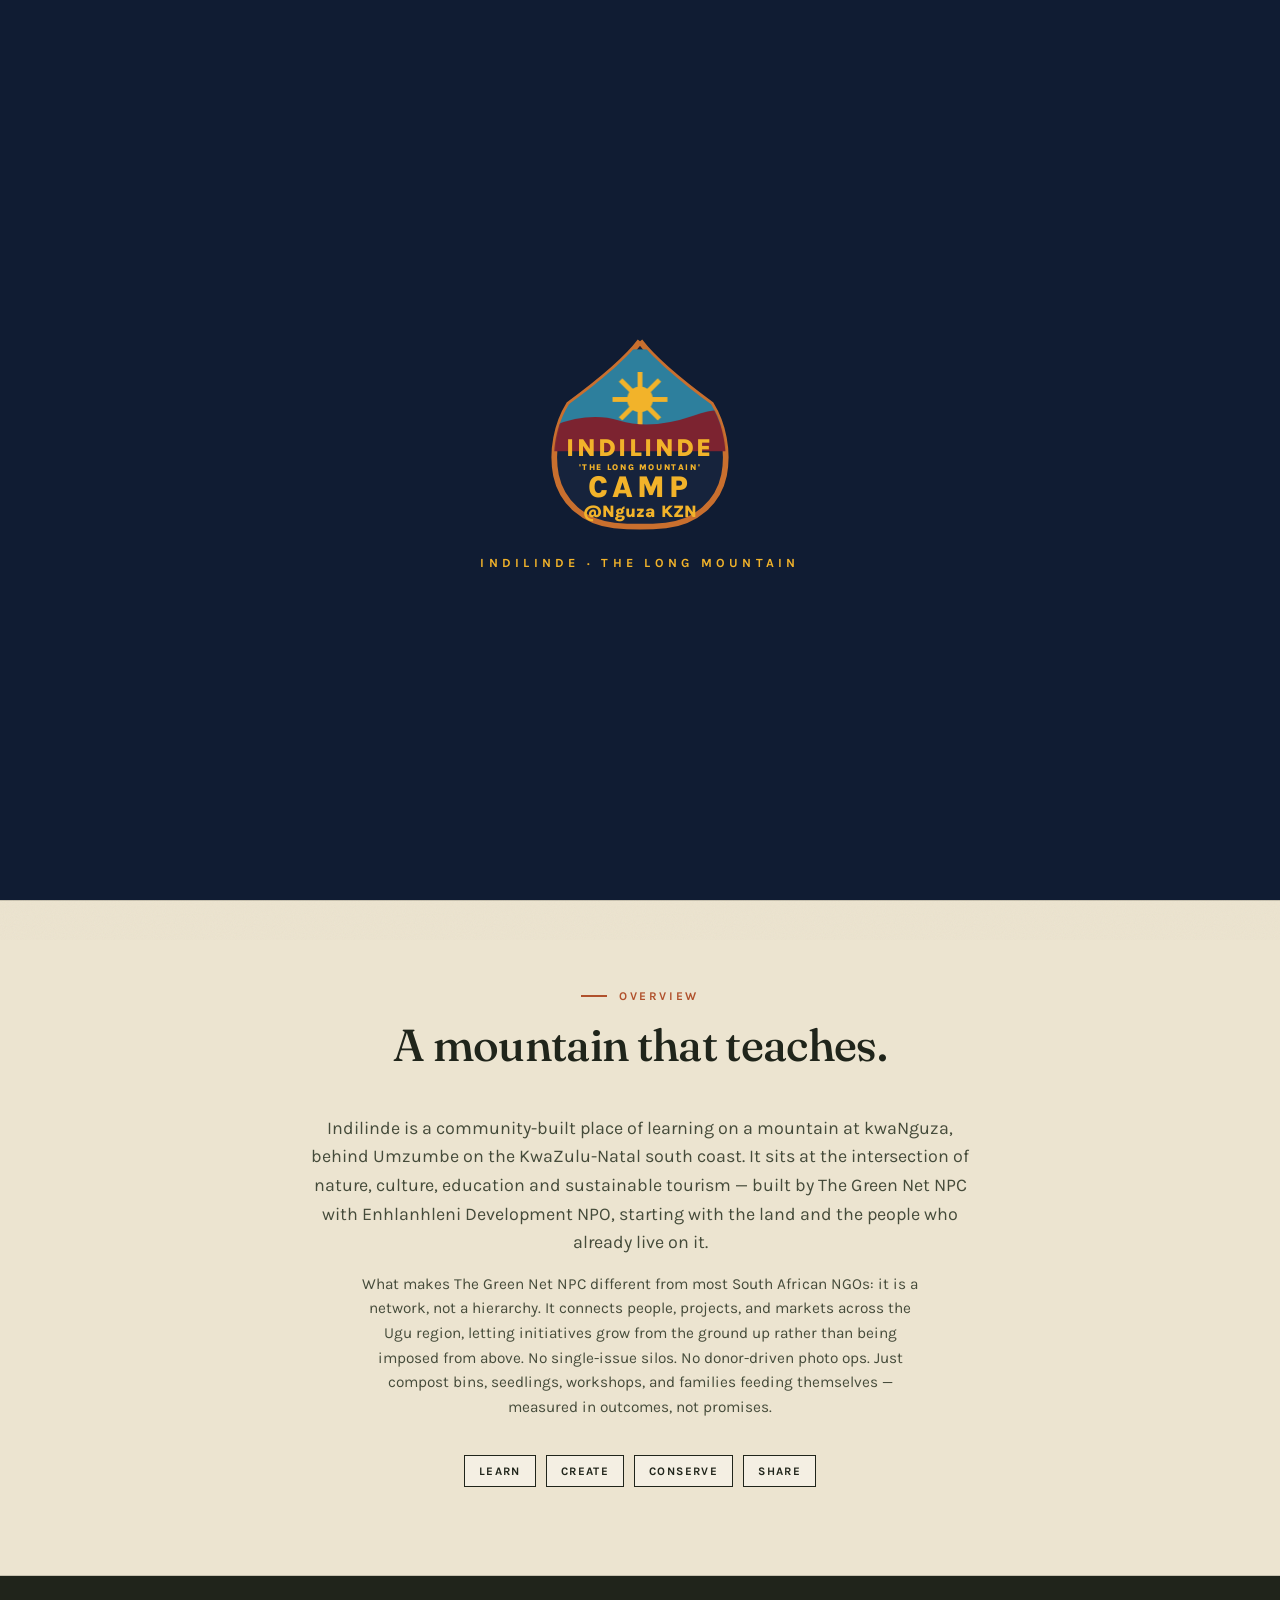
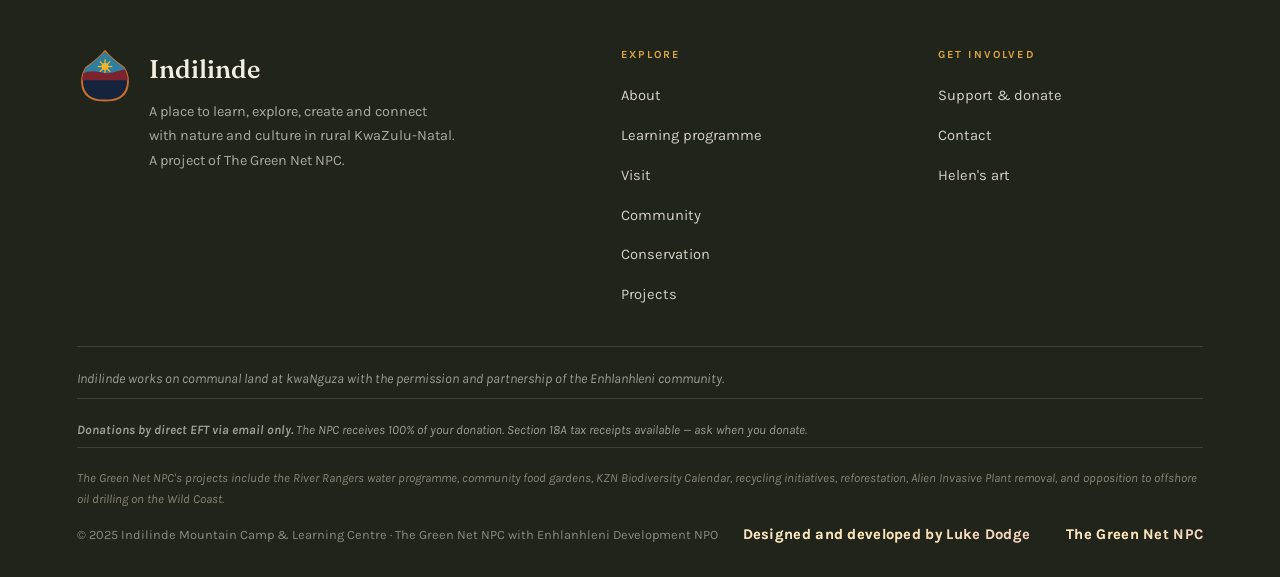
==== commit c638b494: "Add Projects page with timeline and gallery; update navigation across all pages" ====
--- a/index.html
+++ b/index.html
@@ -111,6 +111,7 @@
     <li><a href="visit.html">Visit</a></li>
     <li><a href="community.html">Community</a></li>
     <li><a href="conservation.html">Conservation</a></li>
+    <li><a href="projects.html">Projects</a></li>
     <li><a href="support.html">Support</a></li>
     <li><a href="contact.html">Contact</a></li>
   </ul>
@@ -135,8 +136,9 @@
     <a href="visit.html"><i>03</i> Visit</a>
     <a href="community.html"><i>04</i> Community</a>
     <a href="conservation.html"><i>05</i> Conservation</a>
-    <a href="support.html"><i>06</i> Support us</a>
-    <a href="contact.html"><i>07</i> Contact</a>
+    <a href="projects.html"><i>06</i> Projects</a>
+    <a href="support.html"><i>07</i> Support us</a>
+    <a href="contact.html"><i>08</i> Contact</a>
   </nav>
   <p class="menu-foot">kwaNguza · Umzumbe · KwaZulu-Natal · A project of The Green Net NPC</p>
 </div>
@@ -400,6 +402,7 @@
         <li><a href="visit.html">Visit</a></li>
         <li><a href="community.html">Community</a></li>
         <li><a href="conservation.html">Conservation</a></li>
+        <li><a href="projects.html">Projects</a></li>
       </ul>
     </div>
     <div>
--- a/css/main.css
+++ b/css/main.css
@@ -469,6 +469,26 @@
 @media (max-width:960px){
   .photo-gallery{grid-template-columns:1fr}
   .photo-card img{height:200px}
+}
+
+/* Timeline */
+.timeline{position:relative;margin-top:28px;padding-left:32px}
+.timeline::before{content:"";position:absolute;left:7px;top:8px;bottom:8px;width:2px;background:var(--line)}
+.titem{position:relative;padding-bottom:36px}
+.titem:last-child{padding-bottom:0}
+.tdot{position:absolute;left:-25px;top:6px;width:14px;height:14px;border-radius:50%;background:var(--paper);border:2px solid var(--clay)}
+.tcontent{background:var(--paper);border:1px solid var(--ink);padding:18px 20px;box-shadow:var(--hard)}
+.tdate{font-size:.78rem;color:var(--clay);font-weight:700;letter-spacing:.08em;text-transform:uppercase;display:block;margin-bottom:4px}
+.tstatus{font-size:.72rem;font-weight:700;letter-spacing:.06em;text-transform:uppercase;padding:2px 8px;border-radius:2px;margin-left:8px;vertical-align:middle}
+.tstatus.done{background:var(--c-land1);color:#fff}
+.tstatus.in-progress{background:var(--ochre);color:#fff}
+.tstatus.planned{background:var(--navy);color:var(--paper)}
+.tcontent h3{margin:6px 0 8px;font-size:1.18rem;line-height:1.35}
+.tcontent p{margin:0;font-size:.94rem;color:var(--ink-soft);line-height:1.6}
+@media (max-width:960px){
+  .timeline{padding-left:26px}
+  .tdot{left:-20px;width:12px;height:12px}
+  .tcontent{padding:16px 18px}
 }
 
 /* Mobile */
